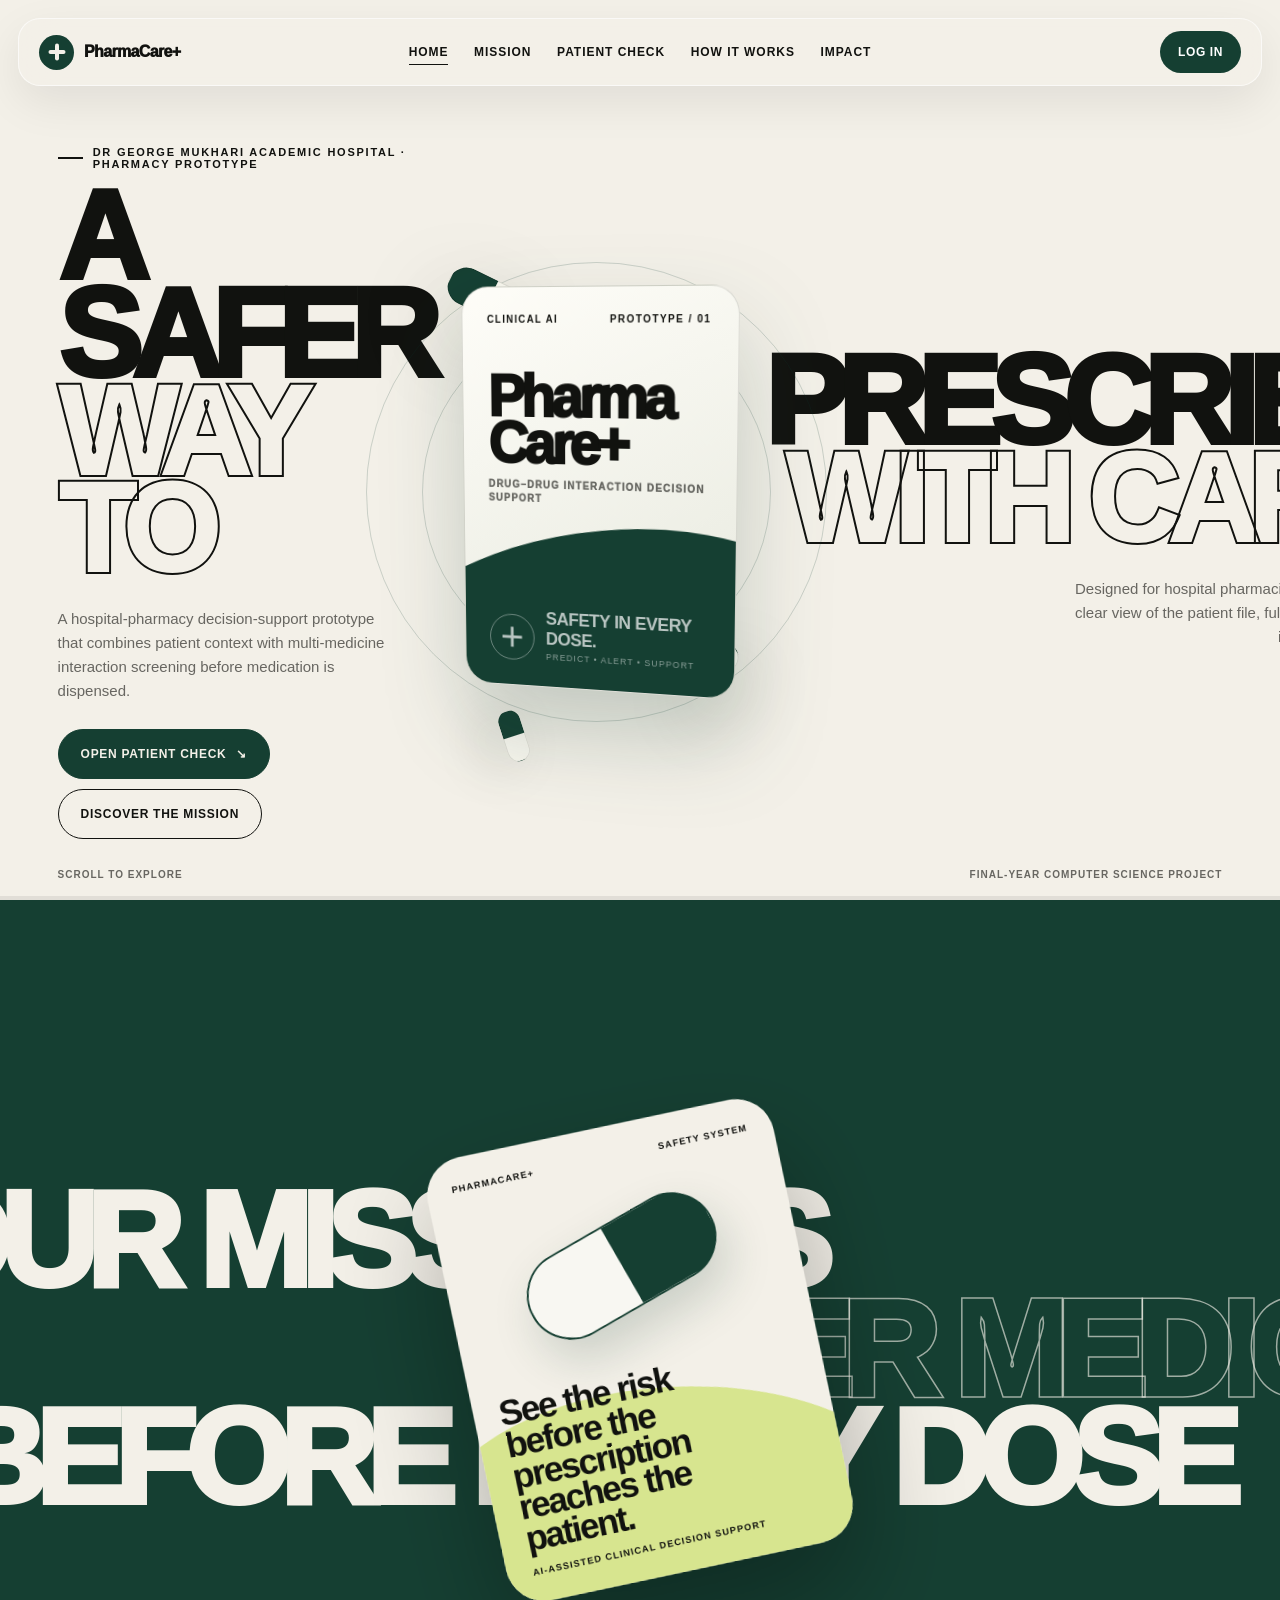
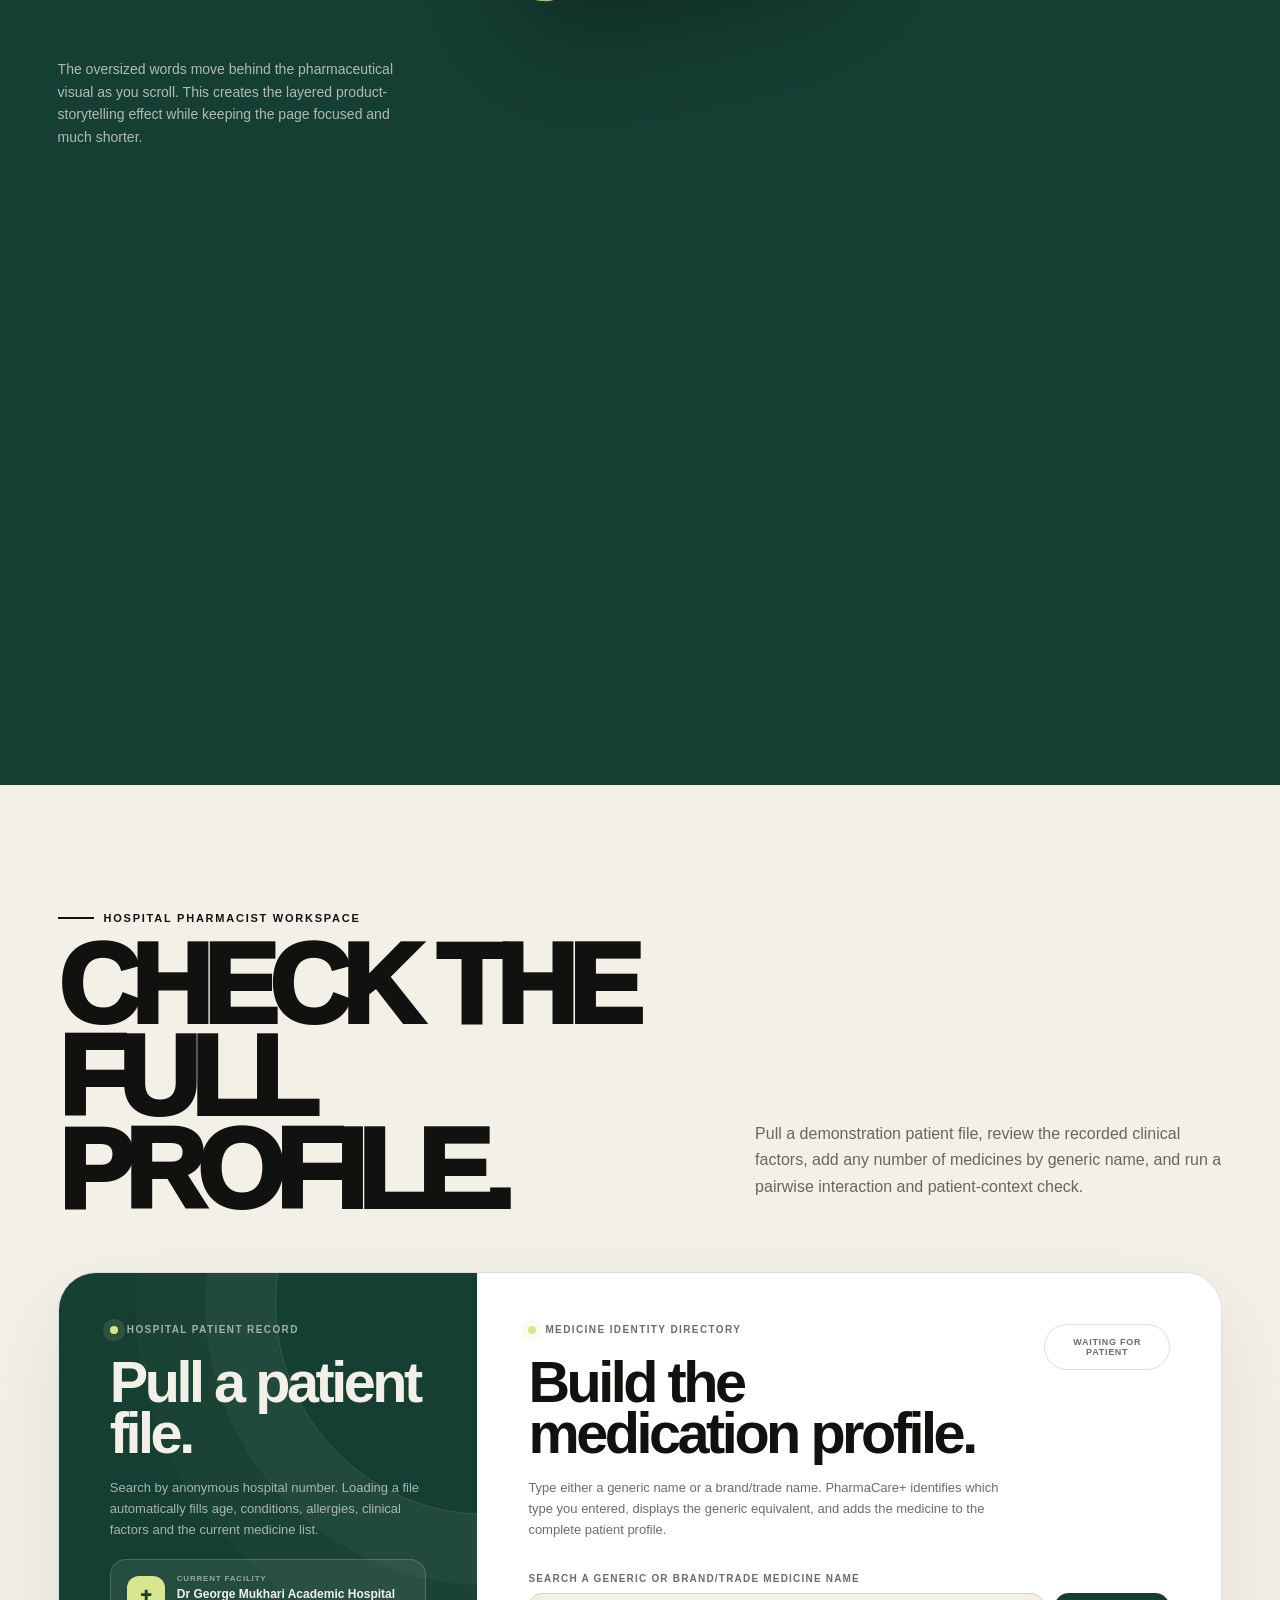
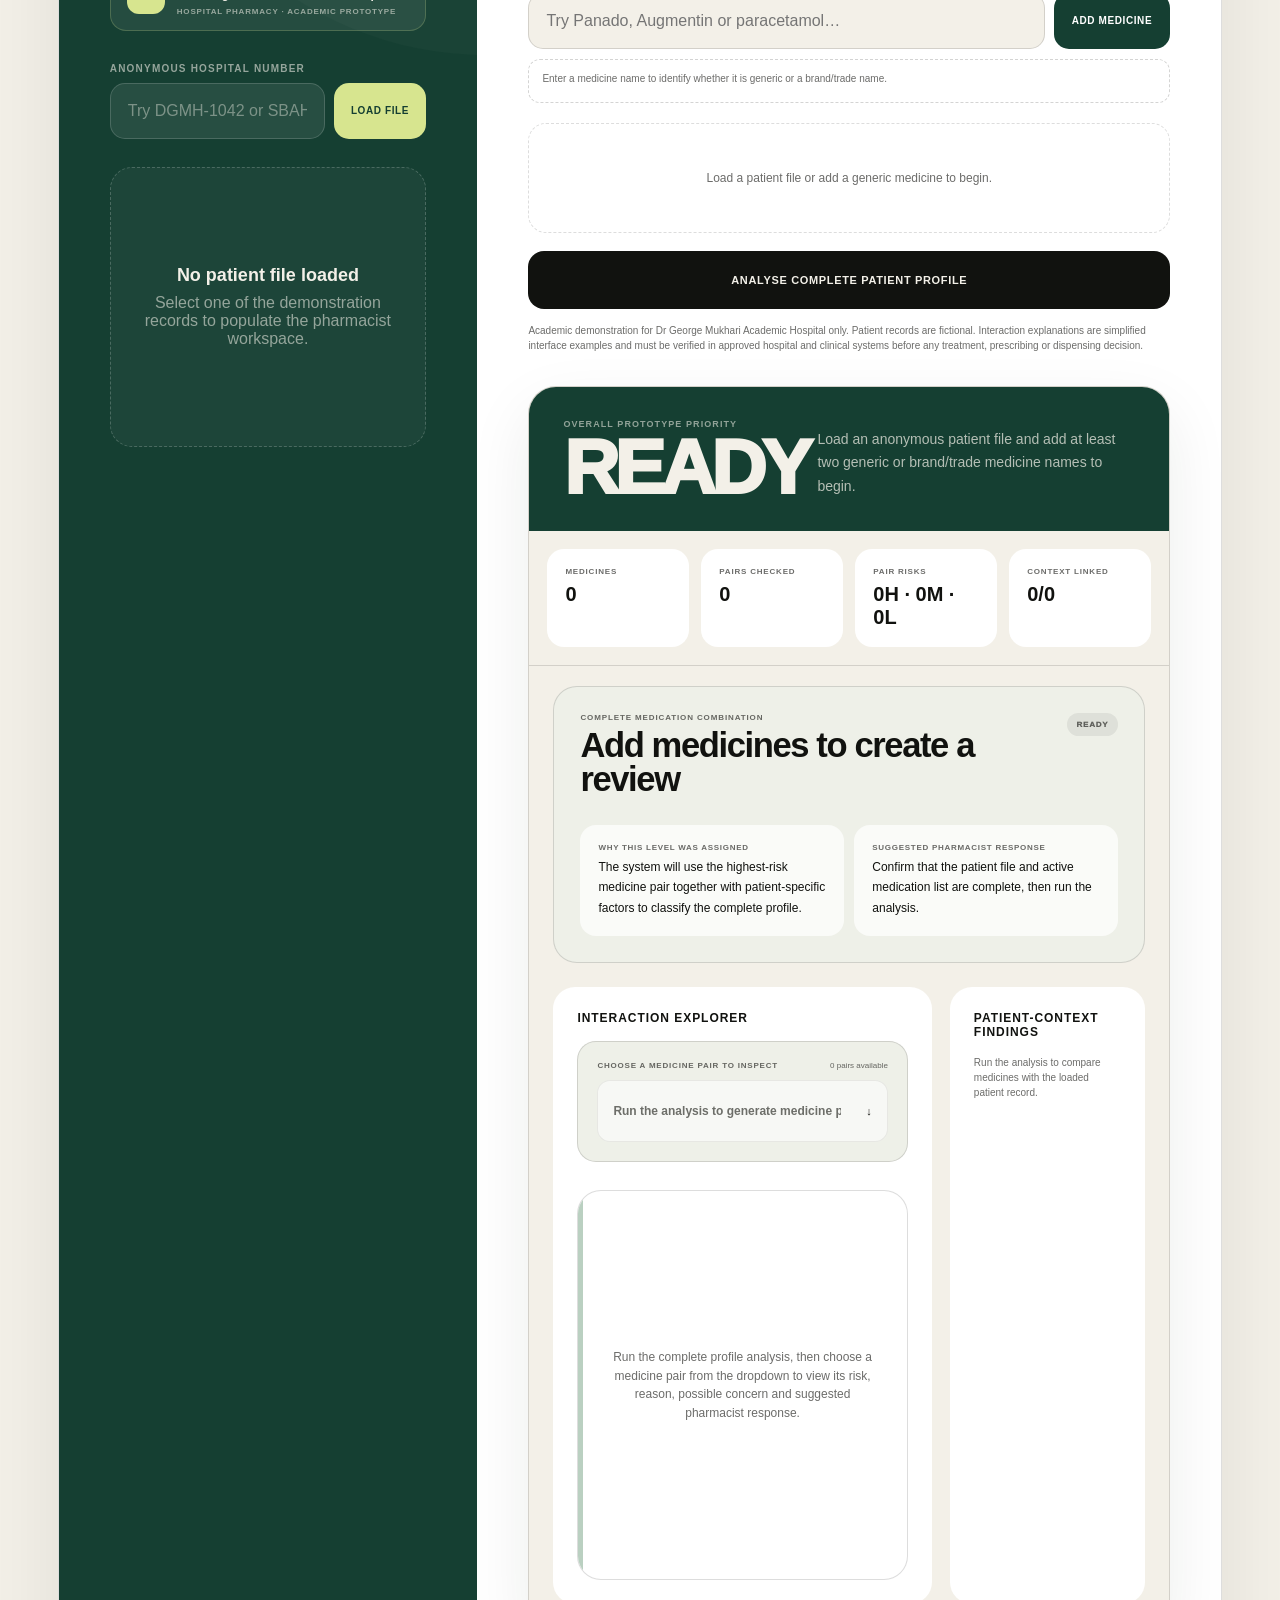
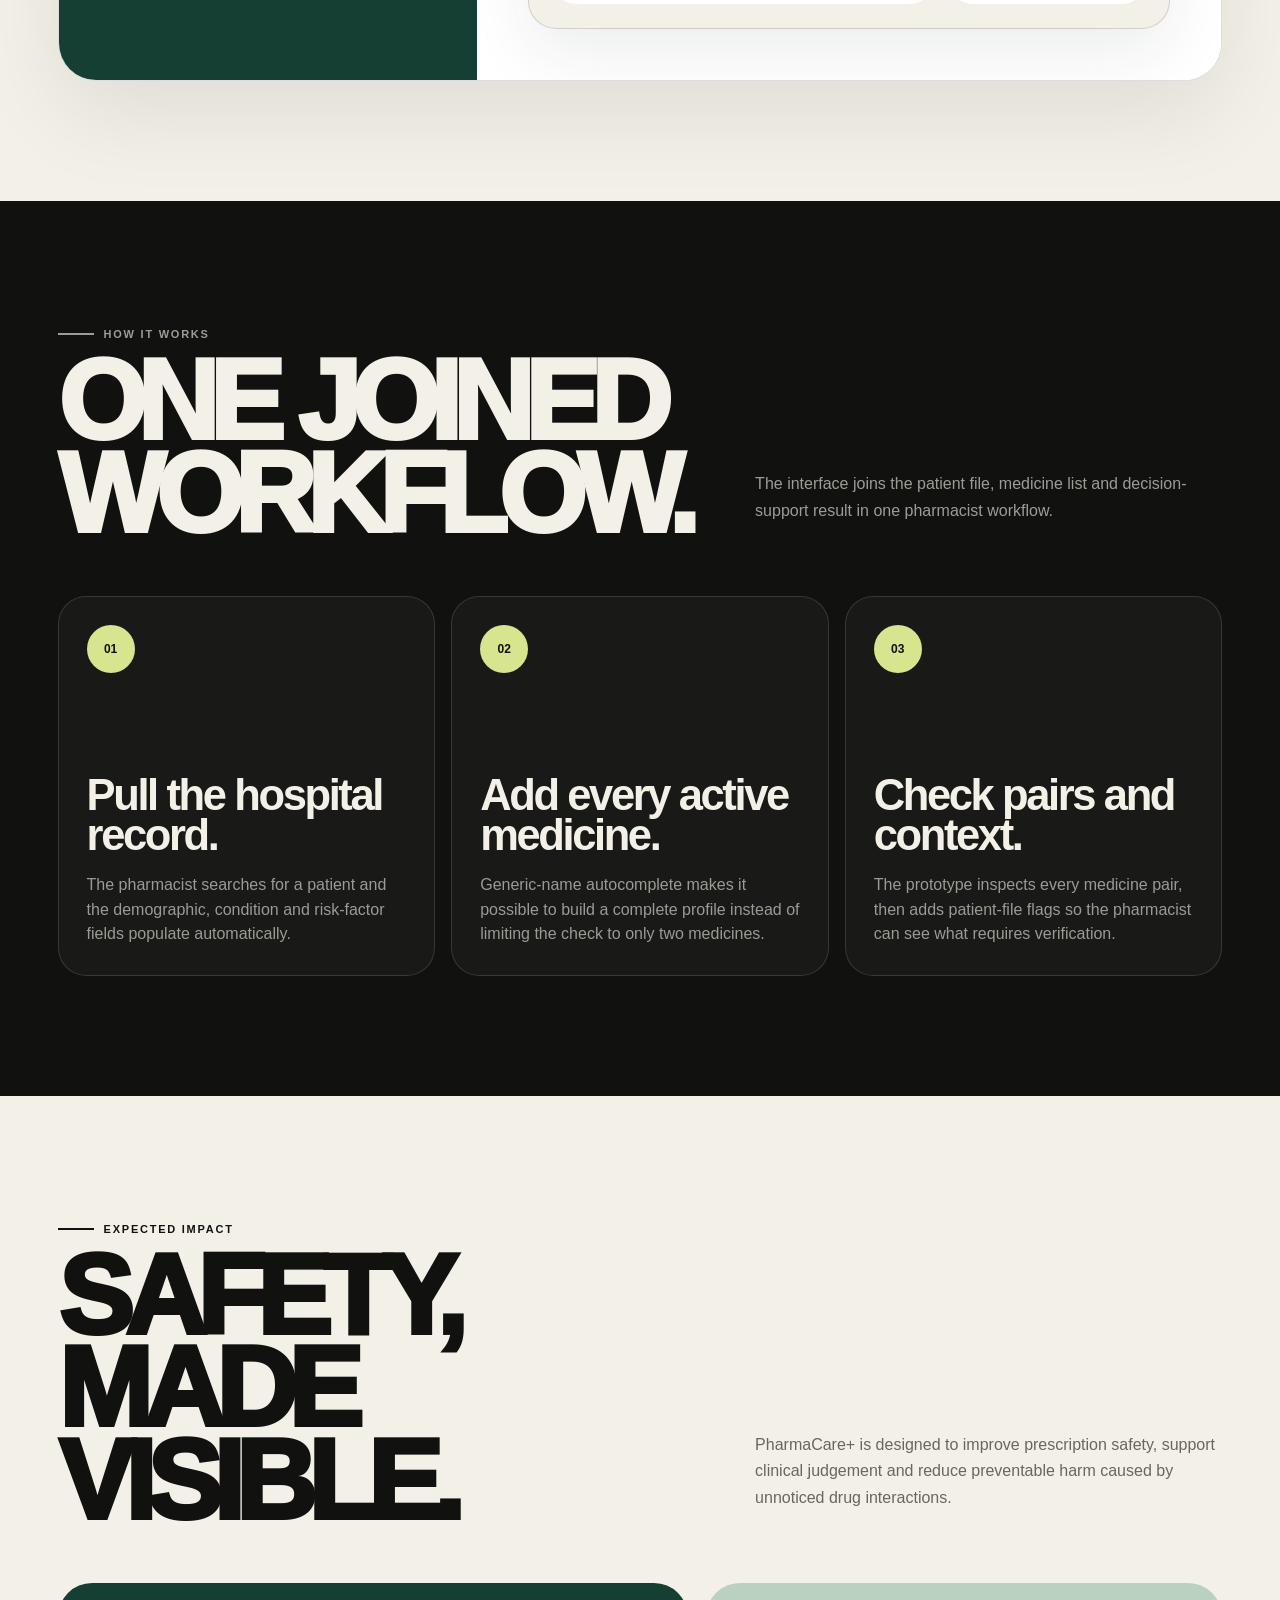
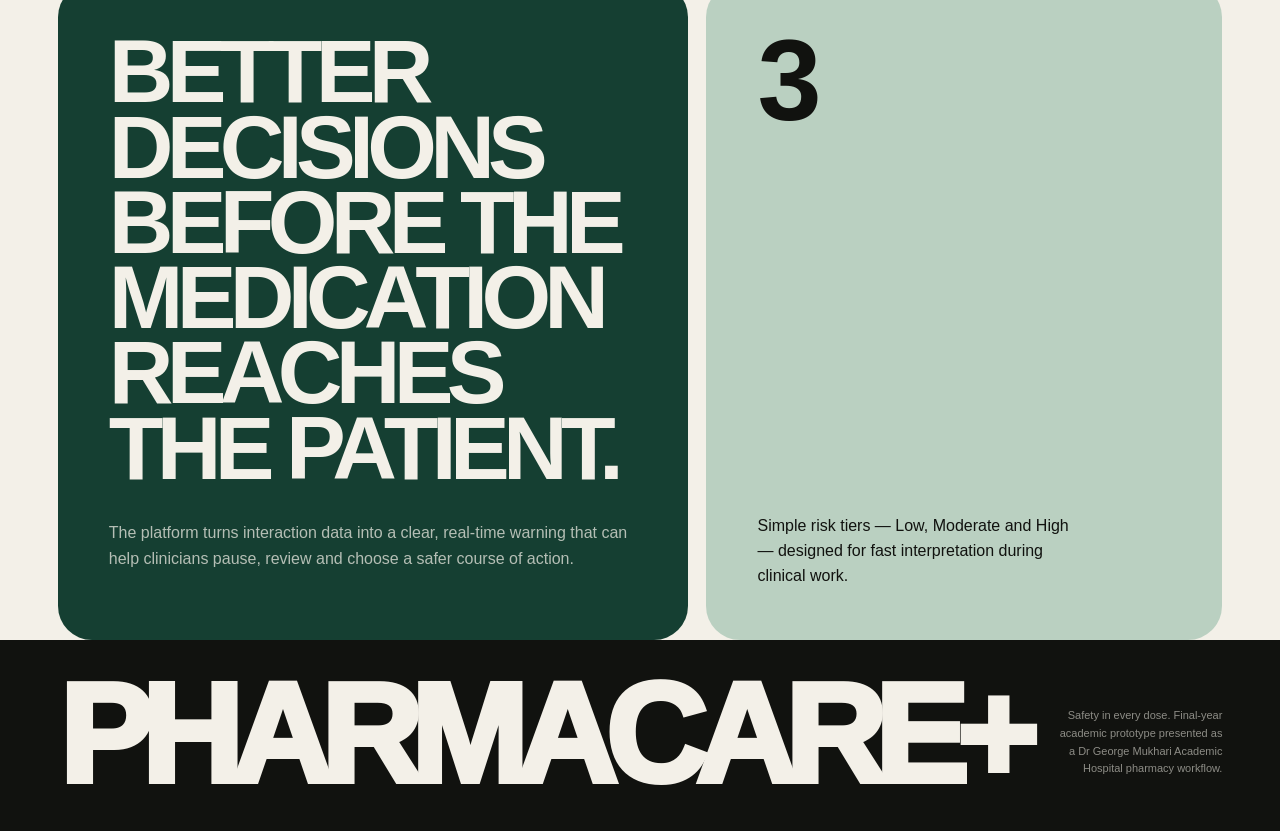
==== frontend/index.html @ 59958cc5 "PharmaCare+ auth, admin workspace and management portal" ====
<!DOCTYPE html>
<html lang="en">
<head>
  <meta charset="UTF-8" />
  <meta name="viewport" content="width=device-width, initial-scale=1.0" />
  <meta name="theme-color" content="#f3f0e8" />
  <meta name="description" content="PharmaCare+ is an AI-powered clinical decision support prototype designed to identify potentially harmful drug-to-drug interactions before medication is administered." />
  <title>PharmaCare+ — Safety in every dose</title>

  <style>
    :root {
      --paper: #f3f0e8;
      --paper-soft: #e9e6dc;
      --ink: #11120f;
      --green: #153f32;
      --green-soft: #bad0c1;
      --lime: #d7e58f;
      --white: #ffffff;
      --muted: rgba(17, 18, 15, 0.62);
      --line: rgba(17, 18, 15, 0.14);
      --shadow: 0 30px 90px rgba(15, 32, 26, 0.18);
      --radius: 28px;
      --pad: clamp(20px, 4.5vw, 72px);
      --ease: cubic-bezier(.2, .8, .2, 1);
    }

    * { box-sizing: border-box; }
    html { scroll-behavior: smooth; }

    body {
      margin: 0;
      color: var(--ink);
      background: var(--paper);
      font-family: Inter, ui-sans-serif, -apple-system, BlinkMacSystemFont, "Segoe UI", Helvetica, Arial, sans-serif;
      overflow-x: hidden;
    }


    a { color: inherit; text-decoration: none; }
    button, input, select { font: inherit; }
    button { color: inherit; }
    img, svg { display: block; max-width: 100%; }
    ::selection { color: var(--white); background: var(--green); }

    .page-progress {
      position: fixed;
      left: 0;
      bottom: 0;
      z-index: 2000;
      width: 100%;
      height: 4px;
      background: rgba(17,18,15,.08);
    }

    .page-progress span {
      display: block;
      width: 100%;
      height: 100%;
      background: var(--green);
      transform: scaleX(0);
      transform-origin: left center;
    }



    .site-header {
      position: fixed;
      top: 18px;
      left: 18px;
      right: 18px;
      z-index: 1500;
      min-height: 68px;
      padding: 0 20px;
      display: grid;
      grid-template-columns: 1fr auto 1fr;
      align-items: center;
      background: rgba(243,240,232,.82);
      border: 1px solid rgba(255,255,255,.6);
      border-radius: 22px;
      backdrop-filter: blur(18px);
      box-shadow: 0 16px 45px rgba(17,18,15,.08);
      transition: transform .45s var(--ease), background .3s ease;
    }

    .site-header.hidden { transform: translateY(-130%); }
    .site-header.scrolled { background: rgba(243,240,232,.95); }

    .brand {
      justify-self: start;
      display: inline-flex;
      align-items: center;
      gap: 10px;
      font-weight: 950;
      letter-spacing: -.04em;
    }

    .brand-mark {
      width: 35px;
      height: 35px;
      position: relative;
      border-radius: 50%;
      background: var(--green);
    }

    .brand-mark::before,
    .brand-mark::after {
      content: "";
      position: absolute;
      left: 50%;
      top: 50%;
      background: var(--paper);
      border-radius: 999px;
      transform: translate(-50%, -50%);
    }

    .brand-mark::before { width: 17px; height: 4px; }
    .brand-mark::after { width: 4px; height: 17px; }

    .nav-links {
      justify-self: center;
      display: flex;
      align-items: center;
      gap: clamp(16px, 2vw, 34px);
      font-size: 12px;
      font-weight: 800;
      letter-spacing: .08em;
      text-transform: uppercase;
    }

    .nav-short { display: none; }

    .nav-links a {
      position: relative;
      padding: 10px 0;
    }

    .nav-links a::after {
      content: "";
      position: absolute;
      left: 0;
      right: 0;
      bottom: 4px;
      height: 1px;
      background: var(--ink);
      transform: scaleX(0);
      transform-origin: right center;
      transition: transform .3s ease;
    }

    .nav-links a:hover::after,
    .nav-links a.active::after {
      transform: scaleX(1);
      transform-origin: left center;
    }

    .nav-cta {
      justify-self: end;
      min-height: 42px;
      padding: 0 18px;
      display: inline-flex;
      align-items: center;
      justify-content: center;
      color: var(--white);
      background: var(--green);
      border-radius: 999px;
      font-size: 12px;
      font-weight: 850;
      letter-spacing: .05em;
      text-transform: uppercase;
      transition: transform .25s ease, background .25s ease;
    }

    .nav-cta:hover { transform: translateY(-2px); background: #0d3025; }

    .section-inner {
      width: min(1440px, calc(100% - (var(--pad) * 2)));
      margin-inline: auto;
    }

    .eyebrow {
      display: inline-flex;
      align-items: center;
      gap: 10px;
      font-size: 11px;
      font-weight: 900;
      letter-spacing: .16em;
      text-transform: uppercase;
    }

    .eyebrow::before {
      content: "";
      width: 36px;
      height: 2px;
      background: currentColor;
    }

    .hero {
      min-height: 100vh;
      padding: 132px var(--pad) 48px;
      display: grid;
      align-items: center;
      overflow: hidden;
    }

    .hero-grid {
      width: min(1500px, 100%);
      margin-inline: auto;
      display: grid;
      grid-template-columns: 1fr minmax(310px, .75fr) 1fr;
      align-items: center;
      gap: 12px;
    }

    .hero-copy {
      position: relative;
      z-index: 3;
    }

    .hero-copy.right { text-align: right; }

    .hero h1 {
      margin: 18px 0 0;
      font-size: clamp(70px, 9.8vw, 174px);
      font-weight: 950;
      line-height: .78;
      letter-spacing: -.085em;
      text-transform: uppercase;
    }

    .hero h1 span { display: block; }

    .hero h1 .outline {
      color: transparent;
      -webkit-text-stroke: 2px var(--ink);
      text-stroke: 2px var(--ink);
    }

    .hero-sub {
      max-width: 330px;
      margin: 28px 0 0;
      color: var(--muted);
      font-size: 15px;
      line-height: 1.6;
    }

    .hero-copy.right .hero-sub { margin-left: auto; }

    .hero-actions {
      margin-top: 26px;
      display: flex;
      flex-wrap: wrap;
      gap: 10px;
    }

    .hero-copy.right .hero-actions { justify-content: flex-end; }

    .button {
      min-height: 50px;
      padding: 0 22px;
      display: inline-flex;
      align-items: center;
      justify-content: center;
      gap: 10px;
      border: 1px solid var(--ink);
      border-radius: 999px;
      background: transparent;
      font-size: 12px;
      font-weight: 900;
      letter-spacing: .06em;
      text-transform: uppercase;
      cursor: pointer;
      transition: color .25s ease, background .25s ease, transform .25s ease;
    }

    .button:hover { transform: translateY(-3px); }
    .button.primary { color: var(--paper); background: var(--green); border-color: var(--green); }
    .button.primary:hover { background: #0d3025; }

    .product-stage {
      position: relative;
      z-index: 4;
      min-height: 560px;
      display: grid;
      place-items: center;
      perspective: 1300px;
    }

    .hero-halo {
      position: absolute;
      width: min(36vw, 520px);
      aspect-ratio: 1;
      border: 1px solid rgba(21,63,50,.18);
      border-radius: 50%;
      animation: haloFloat 8s ease-in-out infinite;
    }

    .hero-halo::before,
    .hero-halo::after {
      content: "";
      position: absolute;
      inset: 12%;
      border: inherit;
      border-radius: inherit;
    }

    .hero-halo::after { inset: 25%; }

    .product-box {
      position: relative;
      width: clamp(220px, 22vw, 330px);
      aspect-ratio: .69;
      border-radius: 28px;
      transform-style: preserve-3d;
      transform: rotateX(-7deg) rotateY(-14deg);
      filter: drop-shadow(0 45px 45px rgba(21,63,50,.22));
      animation: productFloat 5.6s ease-in-out infinite;
      will-change: transform;
    }

    .box-face {
      position: absolute;
      inset: 0;
      padding: 26px;
      display: flex;
      flex-direction: column;
      overflow: hidden;
      border-radius: inherit;
      background: linear-gradient(155deg, #fefdf8 0%, #e6e8dd 100%);
      border: 1px solid rgba(17,18,15,.13);
      backface-visibility: hidden;
    }

    .box-face::before {
      content: "";
      position: absolute;
      inset: auto -35% -18% -35%;
      height: 58%;
      border-radius: 50% 50% 0 0;
      background: var(--green);
      transform: rotate(-10deg);
    }

    .box-topline {
      display: flex;
      align-items: center;
      justify-content: space-between;
      font-size: 10px;
      font-weight: 900;
      letter-spacing: .14em;
      text-transform: uppercase;
    }

    .box-title {
      margin-top: 48px;
      font-size: clamp(42px, 4.6vw, 68px);
      font-weight: 950;
      line-height: .8;
      letter-spacing: -.075em;
    }

    .box-title small {
      display: block;
      margin-top: 12px;
      color: var(--muted);
      font-size: 10px;
      line-height: 1.4;
      letter-spacing: .12em;
      text-transform: uppercase;
    }

    .box-scan {
      position: relative;
      z-index: 2;
      margin-top: auto;
      display: grid;
      grid-template-columns: auto 1fr;
      align-items: end;
      gap: 12px;
      color: var(--white);
    }

    .box-plus {
      width: 48px;
      height: 48px;
      position: relative;
      border: 1px solid rgba(255,255,255,.55);
      border-radius: 50%;
    }

    .box-plus::before,
    .box-plus::after {
      content: "";
      position: absolute;
      left: 50%;
      top: 50%;
      background: var(--white);
      transform: translate(-50%, -50%);
    }

    .box-plus::before { width: 21px; height: 3px; }
    .box-plus::after { width: 3px; height: 21px; }

    .box-scan strong { display: block; font-size: 18px; letter-spacing: -.03em; }
    .box-scan span { display: block; margin-top: 3px; opacity: .7; font-size: 9px; letter-spacing: .12em; text-transform: uppercase; }

    .capsule {
      position: absolute;
      width: 90px;
      height: 38px;
      border-radius: 999px;
      background: linear-gradient(90deg, var(--green) 0 50%, #f9f7ef 50% 100%);
      border: 1px solid rgba(17,18,15,.13);
      box-shadow: var(--shadow);
    }

    .capsule.one { top: 12%; left: 1%; transform: rotate(26deg); animation: capsuleOne 7s ease-in-out infinite; }
    .capsule.two { right: 0; bottom: 15%; transform: rotate(-34deg) scale(.8); animation: capsuleTwo 6s ease-in-out infinite; }
    .capsule.three { left: 9%; bottom: 3%; transform: rotate(72deg) scale(.58); animation: capsuleThree 8s ease-in-out infinite; }

    .hero-note {
      position: absolute;
      left: var(--pad);
      right: var(--pad);
      bottom: 20px;
      display: flex;
      justify-content: space-between;
      color: var(--muted);
      font-size: 10px;
      font-weight: 850;
      letter-spacing: .1em;
      text-transform: uppercase;
    }

    .mission {
      position: relative;
      height: 165vh;
      background: var(--green);
      color: var(--paper);
    }

    .mission-sticky {
      position: sticky;
      top: 0;
      min-height: 100vh;
      display: grid;
      place-items: center;
      overflow: hidden;
    }

    .mission-words {
      position: absolute;
      inset: 0;
      padding: 12vh var(--pad);
      display: grid;
      align-content: center;
      z-index: 1;
    }

    .mission-line {
      display: block;
      white-space: nowrap;
      font-size: clamp(58px, 10.6vw, 188px);
      font-weight: 950;
      line-height: .8;
      letter-spacing: -.085em;
      text-transform: uppercase;
      will-change: transform;
    }

    .mission-line:nth-child(2) { text-align: right; }
    .mission-line.outline {
      color: transparent;
      -webkit-text-stroke: 1.5px rgba(243,240,232,.62);
      text-stroke: 1.5px rgba(243,240,232,.62);
    }

    .mission-object {
      position: relative;
      z-index: 3;
      width: clamp(260px, 30vw, 470px);
      aspect-ratio: .78;
      display: grid;
      place-items: center;
      will-change: transform;
    }

    .mission-card {
      position: relative;
      width: 100%;
      height: 100%;
      padding: 28px;
      display: flex;
      flex-direction: column;
      justify-content: space-between;
      color: var(--ink);
      background: var(--paper);
      border-radius: 42px;
      box-shadow: 0 55px 120px rgba(0,0,0,.3);
      transform: rotate(-6deg);
      overflow: hidden;
    }

    .mission-card::before {
      content: "";
      position: absolute;
      width: 140%;
      height: 60%;
      left: -20%;
      bottom: -19%;
      border-radius: 50% 50% 0 0;
      background: var(--lime);
      transform: rotate(9deg);
    }

    .mission-card-top {
      display: flex;
      justify-content: space-between;
      align-items: center;
      font-size: 10px;
      font-weight: 900;
      letter-spacing: .12em;
      text-transform: uppercase;
    }

    .mission-pill-icon {
      position: relative;
      z-index: 1;
      width: 68%;
      margin: auto;
      aspect-ratio: 2.3;
      border-radius: 999px;
      background: linear-gradient(90deg, #f8f7f2 0 50%, var(--green) 50% 100%);
      border: 2px solid var(--green);
      box-shadow: 0 24px 50px rgba(21,63,50,.18);
      transform: rotate(-18deg);
    }

    .mission-card-bottom {
      position: relative;
      z-index: 2;
    }

    .mission-card-bottom strong {
      display: block;
      max-width: 270px;
      font-size: clamp(28px, 3vw, 46px);
      line-height: .9;
      letter-spacing: -.055em;
    }

    .mission-card-bottom span {
      display: block;
      margin-top: 14px;
      font-size: 10px;
      font-weight: 800;
      letter-spacing: .12em;
      text-transform: uppercase;
    }

    .mission-copy {
      position: absolute;
      z-index: 4;
      left: var(--pad);
      bottom: 38px;
      max-width: 340px;
      color: rgba(243,240,232,.7);
      font-size: 14px;
      line-height: 1.6;
    }

    .checker {
      padding: 120px 0;
      background: var(--paper);
    }

    .section-head {
      display: grid;
      grid-template-columns: 1fr minmax(300px, .7fr);
      gap: 30px;
      align-items: end;
      margin-bottom: 56px;
    }

    .section-title {
      margin: 15px 0 0;
      font-size: clamp(56px, 8.8vw, 142px);
      font-weight: 950;
      line-height: .82;
      letter-spacing: -.08em;
      text-transform: uppercase;
    }

    .section-description {
      max-width: 520px;
      justify-self: end;
      color: var(--muted);
      font-size: 16px;
      line-height: 1.65;
    }

    .clinical-shell {
      display: grid;
      grid-template-columns: minmax(310px, .72fr) minmax(0, 1.28fr);
      min-height: 700px;
      overflow: hidden;
      border: 1px solid var(--line);
      border-radius: 38px;
      background: var(--white);
      box-shadow: 0 34px 90px rgba(17,18,15,.08);
    }

    .patient-panel,
    .medication-workspace {
      padding: clamp(28px, 4vw, 58px);
    }

    .patient-panel {
      color: var(--paper);
      background: var(--green);
      position: relative;
      overflow: hidden;
    }

    .patient-panel::before {
      content: "";
      position: absolute;
      width: 420px;
      aspect-ratio: 1;
      right: -220px;
      top: -180px;
      border: 1px solid rgba(255,255,255,.14);
      border-radius: 50%;
      box-shadow: 0 0 0 70px rgba(255,255,255,.03), 0 0 0 140px rgba(255,255,255,.018);
    }

    .panel-content { position: relative; z-index: 2; }

    .panel-kicker,
    .workspace-kicker {
      display: flex;
      align-items: center;
      gap: 9px;
      font-size: 10px;
      font-weight: 900;
      letter-spacing: .14em;
      text-transform: uppercase;
    }

    .panel-kicker { color: rgba(243,240,232,.64); }
    .workspace-kicker { color: var(--muted); }

    .panel-kicker::before,
    .workspace-kicker::before {
      content: "";
      width: 8px;
      height: 8px;
      border-radius: 50%;
      background: var(--lime);
      box-shadow: 0 0 0 7px rgba(215,229,143,.12);
    }

    .patient-panel h3,
    .medication-workspace h3 {
      margin: 22px 0 0;
      font-size: clamp(38px, 4.5vw, 68px);
      line-height: .88;
      letter-spacing: -.06em;
    }

    .panel-intro,
    .workspace-intro {
      max-width: 560px;
      margin: 18px 0 0;
      font-size: 13px;
      line-height: 1.65;
    }

    .panel-intro { color: rgba(243,240,232,.66); }
    .workspace-intro { color: var(--muted); }

    .patient-search {
      margin-top: 32px;
      position: relative;
    }

    .patient-search label,
    .medication-entry label {
      display: block;
      margin-bottom: 9px;
      font-size: 10px;
      font-weight: 900;
      letter-spacing: .12em;
      text-transform: uppercase;
    }

    .patient-search label { color: rgba(243,240,232,.58); }
    .medication-entry label { color: var(--muted); }

    .patient-search-row,
    .medication-entry-row {
      display: grid;
      grid-template-columns: 1fr auto;
      gap: 9px;
    }

    .patient-search input,
    .medication-entry input {
      width: 100%;
      height: 56px;
      padding: 0 17px;
      border-radius: 15px;
      outline: 0;
      transition: border-color .2s ease, box-shadow .2s ease, background .2s ease;
    }

    .patient-search input {
      color: var(--paper);
      background: rgba(255,255,255,.08);
      border: 1px solid rgba(255,255,255,.16);
    }

    .patient-search input::placeholder { color: rgba(243,240,232,.42); }
    .patient-search input:focus { border-color: rgba(215,229,143,.75); box-shadow: 0 0 0 4px rgba(215,229,143,.1); }

    .medication-entry input {
      color: var(--ink);
      background: var(--paper);
      border: 1px solid var(--line);
    }

    .medication-entry input:focus { border-color: var(--green); box-shadow: 0 0 0 4px rgba(21,63,50,.1); }

    .compact-button,
    .add-med-button,
    .analyse-profile-button {
      border: 0;
      cursor: pointer;
      font-weight: 900;
      letter-spacing: .06em;
      text-transform: uppercase;
      transition: transform .22s ease, background .22s ease, color .22s ease;
    }

    .compact-button {
      min-width: 92px;
      padding: 0 16px;
      border-radius: 15px;
      color: var(--green);
      background: var(--lime);
      font-size: 10px;
    }

    .compact-button:hover,
    .add-med-button:hover,
    .analyse-profile-button:hover { transform: translateY(-2px); }

    .patient-suggestions,
    .medicine-suggestions {
      position: absolute;
      left: 0;
      right: 101px;
      top: calc(100% + 8px);
      z-index: 30;
      display: none;
      overflow: hidden;
      border-radius: 15px;
      box-shadow: 0 18px 45px rgba(0,0,0,.18);
    }

    .medicine-suggestions { right: 105px; }
    .patient-suggestions.open,
    .medicine-suggestions.open { display: block; }

    .patient-suggestion,
    .medicine-suggestion {
      width: 100%;
      padding: 13px 15px;
      display: flex;
      justify-content: space-between;
      gap: 16px;
      border: 0;
      border-bottom: 1px solid rgba(17,18,15,.08);
      text-align: left;
      cursor: pointer;
    }

    .patient-suggestion {
      color: var(--ink);
      background: var(--paper);
    }

    .medicine-suggestion { background: var(--white); }
    .patient-suggestion:hover,
    .medicine-suggestion:hover { background: #e4e0d4; }
    .patient-suggestion strong,
    .medicine-suggestion strong { font-size: 12px; }
    .patient-suggestion span,
    .medicine-suggestion span { color: var(--muted); font-size: 10px; }

    .patient-placeholder {
      margin-top: 28px;
      min-height: 280px;
      padding: 28px;
      display: grid;
      place-items: center;
      text-align: center;
      border: 1px dashed rgba(255,255,255,.2);
      border-radius: 22px;
      color: rgba(243,240,232,.56);
      background: rgba(255,255,255,.035);
    }

    .patient-placeholder strong {
      display: block;
      margin-bottom: 8px;
      color: var(--paper);
      font-size: 18px;
    }

    .patient-profile {
      margin-top: 28px;
      display: none;
    }

    .patient-profile.loaded { display: block; }

    .patient-identity {
      display: grid;
      grid-template-columns: 58px 1fr;
      gap: 15px;
      align-items: center;
      padding-bottom: 22px;
      border-bottom: 1px solid rgba(255,255,255,.13);
    }

    .patient-avatar {
      width: 58px;
      height: 58px;
      display: grid;
      place-items: center;
      border-radius: 18px;
      color: var(--green);
      background: var(--lime);
      font-size: 17px;
      font-weight: 950;
    }

    .patient-identity strong {
      display: block;
      font-size: 22px;
      letter-spacing: -.03em;
    }

    .patient-identity span {
      display: block;
      margin-top: 5px;
      color: rgba(243,240,232,.58);
      font-size: 10px;
      letter-spacing: .1em;
      text-transform: uppercase;
    }

    .patient-facts {
      margin-top: 18px;
      display: grid;
      grid-template-columns: repeat(3, 1fr);
      gap: 8px;
    }

    .patient-fact {
      padding: 13px;
      border: 1px solid rgba(255,255,255,.12);
      border-radius: 14px;
      background: rgba(255,255,255,.04);
    }

    .patient-fact span {
      display: block;
      color: rgba(243,240,232,.48);
      font-size: 8px;
      font-weight: 850;
      letter-spacing: .1em;
      text-transform: uppercase;
    }

    .patient-fact strong {
      display: block;
      margin-top: 6px;
      font-size: 12px;
      line-height: 1.35;
    }

    .patient-detail-list {
      margin-top: 18px;
      display: grid;
      gap: 10px;
    }

    .patient-detail {
      padding: 13px 0;
      display: grid;
      grid-template-columns: 98px 1fr;
      gap: 12px;
      border-bottom: 1px solid rgba(255,255,255,.1);
    }

    .patient-detail span {
      color: rgba(243,240,232,.46);
      font-size: 9px;
      font-weight: 850;
      letter-spacing: .08em;
      text-transform: uppercase;
    }

    .patient-detail strong {
      font-size: 12px;
      line-height: 1.45;
    }

    .medication-workspace {
      background: var(--white);
    }

    .workspace-top {
      display: flex;
      justify-content: space-between;
      align-items: flex-start;
      gap: 24px;
    }

    .workspace-status {
      min-width: 126px;
      padding: 12px 15px;
      border: 1px solid var(--line);
      border-radius: 999px;
      color: var(--muted);
      font-size: 9px;
      font-weight: 900;
      letter-spacing: .08em;
      text-align: center;
      text-transform: uppercase;
    }

    .workspace-status.ready {
      color: var(--green);
      border-color: rgba(21,63,50,.22);
      background: rgba(21,63,50,.06);
    }

    .medication-entry {
      margin-top: 32px;
      position: relative;
    }

    .add-med-button {
      min-width: 96px;
      padding: 0 18px;
      border-radius: 15px;
      color: var(--white);
      background: var(--green);
      font-size: 10px;
    }

    .medication-list {
      margin-top: 20px;
      display: grid;
      gap: 9px;
    }

    .medication-empty {
      min-height: 110px;
      padding: 20px;
      display: grid;
      place-items: center;
      text-align: center;
      border: 1px dashed var(--line);
      border-radius: 18px;
      color: var(--muted);
      font-size: 12px;
    }

    .medication-row {
      padding: 12px 13px 12px 16px;
      display: grid;
      grid-template-columns: 34px 1fr auto;
      gap: 12px;
      align-items: center;
      border: 1px solid var(--line);
      border-radius: 16px;
      background: var(--paper);
    }

    .med-number {
      width: 34px;
      height: 34px;
      display: grid;
      place-items: center;
      border-radius: 11px;
      color: var(--paper);
      background: var(--green);
      font-size: 10px;
      font-weight: 900;
    }

    .medication-row strong {
      display: block;
      font-size: 14px;
      text-transform: capitalize;
    }

    .medication-row small {
      display: block;
      margin-top: 4px;
      color: var(--muted);
      font-size: 10px;
    }

    .remove-med {
      width: 34px;
      height: 34px;
      border: 0;
      border-radius: 50%;
      color: var(--muted);
      background: rgba(17,18,15,.06);
      cursor: pointer;
      font-size: 18px;
    }

    .analyse-profile-button {
      width: 100%;
      min-height: 58px;
      margin-top: 18px;
      border-radius: 16px;
      color: var(--paper);
      background: var(--ink);
      font-size: 11px;
    }

    .prototype-note {
      margin: 14px 0 0;
      color: var(--muted);
      font-size: 10px;
      line-height: 1.55;
    }

    .analysis-panel {
      margin-top: 24px;
      overflow: hidden;
      border: 1px solid var(--line);
      border-radius: 22px;
      background: var(--paper);
    }

    .analysis-summary {
      padding: 22px;
      display: grid;
      grid-template-columns: minmax(150px, .75fr) 1.25fr;
      gap: 24px;
      align-items: end;
      color: var(--paper);
      background: var(--green);
    }

    .analysis-risk-label {
      color: rgba(243,240,232,.56);
      font-size: 9px;
      font-weight: 900;
      letter-spacing: .12em;
      text-transform: uppercase;
    }

    .analysis-risk {
      margin-top: 7px;
      font-size: clamp(46px, 6vw, 82px);
      font-weight: 950;
      line-height: .82;
      letter-spacing: -.065em;
      text-transform: uppercase;
    }

    .analysis-summary-copy {
      color: rgba(243,240,232,.72);
      font-size: 12px;
      line-height: 1.55;
    }

    .analysis-metrics {
      padding: 12px;
      display: grid;
      grid-template-columns: repeat(4, 1fr);
      gap: 8px;
      border-bottom: 1px solid var(--line);
    }

    .analysis-metric {
      padding: 13px;
      border-radius: 14px;
      background: var(--white);
    }

    .analysis-metric span {
      display: block;
      color: var(--muted);
      font-size: 8px;
      font-weight: 850;
      letter-spacing: .1em;
      text-transform: uppercase;
    }

    .analysis-metric strong {
      display: block;
      margin-top: 7px;
      font-size: 20px;
    }

    .analysis-groups {
      padding: 16px;
      display: grid;
      grid-template-columns: 1.25fr .75fr;
      gap: 12px;
    }

    .analysis-group {
      padding: 16px;
      border-radius: 16px;
      background: var(--white);
    }

    .analysis-group h4 {
      margin: 0 0 12px;
      font-size: 11px;
      letter-spacing: .08em;
      text-transform: uppercase;
    }

    .finding-list {
      display: grid;
      gap: 8px;
    }

    .finding {
      padding: 11px;
      border: 1px solid var(--line);
      border-radius: 12px;
      font-size: 10px;
      line-height: 1.45;
    }

    .finding strong {
      display: block;
      margin-bottom: 4px;
      font-size: 11px;
    }

    .finding.high { border-left: 4px solid #9f2f24; }
    .finding.moderate { border-left: 4px solid #a26d16; }
    .finding.low { border-left: 4px solid var(--green-soft); }

    .finding-empty {
      color: var(--muted);
      font-size: 10px;
      line-height: 1.5;
    }


    .interaction-explorer {
      display: grid;
      gap: 14px;
    }

    .interaction-picker {
      padding: 15px;
      border: 1px solid var(--line);
      border-radius: 16px;
      background: #eef0e8;
    }

    .interaction-picker-top {
      margin-bottom: 10px;
      display: flex;
      align-items: center;
      justify-content: space-between;
      gap: 14px;
    }

    .interaction-picker-top label {
      color: var(--muted);
      font-size: 8px;
      font-weight: 900;
      letter-spacing: .1em;
      text-transform: uppercase;
    }

    .interaction-picker-top small {
      color: var(--muted);
      font-size: 8px;
    }

    .interaction-select-wrap {
      position: relative;
    }

    .interaction-select-wrap::after {
      content: "↓";
      position: absolute;
      right: 16px;
      top: 50%;
      transform: translateY(-50%);
      pointer-events: none;
      font-size: 11px;
      font-weight: 900;
    }

    .interaction-select {
      width: 100%;
      min-height: 54px;
      padding: 0 46px 0 15px;
      border: 1px solid rgba(17,18,15,.12);
      border-radius: 13px;
      color: var(--ink);
      background: var(--white);
      appearance: none;
      outline: none;
      font-size: 11px;
      font-weight: 800;
      cursor: pointer;
    }

    .interaction-select:focus {
      border-color: var(--green);
      box-shadow: 0 0 0 4px rgba(21,63,50,.07);
    }

    .interaction-select:disabled { opacity: .58; cursor: not-allowed; }

    .pair-quick-map {
      display: flex;
      flex-wrap: wrap;
      gap: 7px;
    }

    .pair-quick-button {
      min-height: 34px;
      padding: 0 10px;
      display: inline-flex;
      align-items: center;
      gap: 7px;
      border: 1px solid var(--line);
      border-radius: 999px;
      background: var(--white);
      font-size: 8px;
      font-weight: 900;
      letter-spacing: .04em;
      cursor: pointer;
      transition: transform .2s ease, border-color .2s ease, background .2s ease;
    }

    .pair-quick-button:hover,
    .pair-quick-button.active {
      transform: translateY(-2px);
      border-color: var(--green);
      background: #eef4ef;
    }

    .pair-risk-dot {
      width: 7px;
      height: 7px;
      border-radius: 50%;
      background: var(--green-soft);
    }

    .pair-risk-dot.high { background: #a33b31; }
    .pair-risk-dot.moderate { background: #b17a22; }
    .pair-risk-dot.low { background: #4c806b; }

    .selected-interaction {
      position: relative;
      overflow: hidden;
      padding: 20px;
      border: 1px solid var(--line);
      border-radius: 20px;
      background: var(--white);
    }

    .selected-interaction::before {
      content: "";
      position: absolute;
      left: 0;
      top: 0;
      bottom: 0;
      width: 5px;
      background: var(--green-soft);
    }

    .selected-interaction.high::before { background: #a33b31; }
    .selected-interaction.moderate::before { background: #b17a22; }
    .selected-interaction.low::before { background: #4c806b; }

    .selected-interaction.empty {
      min-height: 180px;
      display: grid;
      place-items: center;
      color: var(--muted);
      text-align: center;
      font-size: 10px;
      line-height: 1.55;
    }

    .selected-interaction-head {
      display: flex;
      align-items: flex-start;
      justify-content: space-between;
      gap: 18px;
    }

    .selected-interaction-kicker {
      color: var(--muted);
      font-size: 8px;
      font-weight: 900;
      letter-spacing: .11em;
      text-transform: uppercase;
    }

    .selected-interaction h5 {
      margin: 7px 0 0;
      font-size: clamp(18px, 2vw, 27px);
      line-height: 1;
      letter-spacing: -.04em;
    }

    .interaction-decision {
      margin-top: 14px;
      padding: 12px 14px;
      border-radius: 13px;
      font-size: 10px;
      font-weight: 850;
      line-height: 1.5;
    }

    .interaction-decision.high { color: #76271f; background: #f5ded9; }
    .interaction-decision.moderate { color: #735316; background: #f5e8c8; }
    .interaction-decision.low { color: #245541; background: #e4efe7; }

    .selected-interaction-grid {
      margin-top: 12px;
      display: grid;
      grid-template-columns: 1fr 1fr;
      gap: 9px;
    }

    .interaction-info-card {
      padding: 12px;
      border-radius: 13px;
      background: var(--paper);
    }

    .interaction-info-card.full { grid-column: 1 / -1; background: #eef4ef; }

    .interaction-info-card span {
      display: block;
      margin-bottom: 5px;
      color: var(--muted);
      font-size: 8px;
      font-weight: 900;
      letter-spacing: .09em;
      text-transform: uppercase;
    }

    .interaction-info-card p {
      margin: 0;
      font-size: 10px;
      line-height: 1.55;
    }

    .interaction-patient-strip {
      margin-top: 10px;
      padding-top: 10px;
      border-top: 1px solid var(--line);
      color: var(--muted);
      font-size: 9px;
      line-height: 1.5;
    }
    .hospital-banner {
      margin: 18px 0 20px;
      padding: 14px 16px;
      display: grid;
      grid-template-columns: auto 1fr;
      gap: 4px 12px;
      align-items: center;
      border: 1px solid rgba(215,229,143,.22);
      border-radius: 16px;
      background: rgba(255,255,255,.07);
    }

    .hospital-banner-mark {
      grid-row: 1 / span 3;
      width: 38px;
      height: 38px;
      display: grid;
      place-items: center;
      border-radius: 12px;
      color: var(--green);
      background: var(--lime);
      font-size: 19px;
      font-weight: 950;
    }

    .hospital-banner span,
    .hospital-banner small {
      color: rgba(243,240,232,.56);
      font-size: 8px;
      font-weight: 850;
      letter-spacing: .1em;
      text-transform: uppercase;
    }

    .hospital-banner strong {
      color: var(--paper);
      font-size: 12px;
      line-height: 1.3;
    }

    .combination-review {
      margin: 14px 16px 0;
      padding: 18px;
      border: 1px solid var(--line);
      border-radius: 18px;
      background: #eef0e8;
    }

    .combination-review-top {
      display: flex;
      align-items: flex-start;
      justify-content: space-between;
      gap: 16px;
    }

    .combination-review-kicker {
      color: var(--muted);
      font-size: 8px;
      font-weight: 900;
      letter-spacing: .11em;
      text-transform: uppercase;
    }

    .combination-review h4 {
      margin: 6px 0 0;
      font-size: clamp(20px, 2.3vw, 30px);
      line-height: 1;
      letter-spacing: -.04em;
    }

    .risk-badge {
      flex: 0 0 auto;
      padding: 7px 10px;
      border-radius: 999px;
      font-size: 8px;
      font-weight: 950;
      letter-spacing: .09em;
      text-transform: uppercase;
    }

    .risk-badge.high { color: #7e211b; background: #f3d7d2; }
    .risk-badge.moderate { color: #76510e; background: #f3e5bd; }
    .risk-badge.low { color: #174a38; background: #dceadf; }
    .risk-badge.ready { color: var(--muted); background: rgba(17,18,15,.07); }

    .regimen-chips {
      margin-top: 14px;
      display: flex;
      flex-wrap: wrap;
      gap: 7px;
    }

    .regimen-chip {
      padding: 7px 9px;
      border: 1px solid var(--line);
      border-radius: 999px;
      color: var(--green);
      background: var(--white);
      font-size: 9px;
      font-weight: 800;
    }

    .combination-detail-grid {
      margin-top: 14px;
      display: grid;
      grid-template-columns: 1fr 1fr;
      gap: 10px;
    }

    .combination-detail {
      padding: 12px;
      border-radius: 13px;
      background: var(--white);
    }

    .combination-detail span,
    .finding-detail span,
    .finding-action span {
      display: block;
      margin-bottom: 5px;
      color: var(--muted);
      font-size: 8px;
      font-weight: 900;
      letter-spacing: .09em;
      text-transform: uppercase;
    }

    .combination-detail p,
    .finding-detail p,
    .finding-action p {
      margin: 0;
      color: var(--ink);
      font-size: 10px;
      line-height: 1.55;
    }

    .finding.detailed {
      padding: 14px;
      background: #fff;
    }

    .finding-head {
      display: flex;
      align-items: center;
      justify-content: space-between;
      gap: 12px;
    }

    .finding-index {
      color: var(--muted);
      font-size: 8px;
      font-weight: 900;
      letter-spacing: .1em;
      text-transform: uppercase;
    }

    .finding-pair-name {
      margin: 9px 0 0 !important;
      font-size: 14px !important;
      line-height: 1.2;
    }

    .finding-details {
      margin-top: 11px;
      display: grid;
      grid-template-columns: 1fr 1fr;
      gap: 8px;
    }

    .finding-detail,
    .finding-action {
      padding: 10px;
      border-radius: 11px;
      background: var(--paper);
    }

    .finding-action {
      margin-top: 8px;
      border: 1px solid rgba(21,63,50,.12);
      background: #eef4ef;
    }

    .finding-context {
      margin-top: 8px;
      color: var(--muted);
      font-size: 9px;
      line-height: 1.45;
    }

    .process {
      padding: 120px 0;
      color: var(--paper);
      background: var(--ink);
    }

    .process .eyebrow,
    .process .section-description { color: rgba(243,240,232,.62); }

    .steps {
      display: grid;
      grid-template-columns: repeat(3, 1fr);
      gap: 16px;
    }

    .step {
      min-height: 380px;
      padding: 28px;
      display: flex;
      flex-direction: column;
      justify-content: space-between;
      border: 1px solid rgba(255,255,255,.13);
      border-radius: 28px;
      background: rgba(255,255,255,.035);
      transition: transform .35s var(--ease), background .35s ease;
    }

    .step:hover { transform: translateY(-9px); background: rgba(255,255,255,.065); }

    .step-number {
      width: 48px;
      height: 48px;
      display: grid;
      place-items: center;
      border-radius: 50%;
      color: var(--ink);
      background: var(--lime);
      font-size: 12px;
      font-weight: 900;
    }

    .step h3 {
      margin: 0;
      font-size: clamp(34px, 3.4vw, 55px);
      line-height: .9;
      letter-spacing: -.055em;
    }

    .step p { margin: 18px 0 0; color: rgba(243,240,232,.6); line-height: 1.55; }

    .impact {
      padding: 120px 0 0;
      background: var(--paper);
    }

    .impact-grid {
      display: grid;
      grid-template-columns: 1.1fr .9fr;
      gap: 18px;
    }

    .impact-main,
    .impact-side {
      min-height: 520px;
      padding: clamp(28px, 4vw, 58px);
      border-radius: 34px;
      overflow: hidden;
    }

    .impact-main {
      color: var(--paper);
      background: var(--green);
    }

    .impact-main h3 {
      max-width: 720px;
      margin: 0;
      font-size: clamp(50px, 7vw, 112px);
      line-height: .84;
      letter-spacing: -.075em;
      text-transform: uppercase;
    }

    .impact-main p {
      max-width: 520px;
      margin-top: 34px;
      color: rgba(243,240,232,.72);
      font-size: 16px;
      line-height: 1.65;
    }

    .impact-side {
      display: grid;
      align-content: space-between;
      background: var(--green-soft);
    }

    .impact-side strong {
      display: block;
      font-size: clamp(72px, 9vw, 140px);
      line-height: .8;
      letter-spacing: -.08em;
    }

    .impact-side span {
      max-width: 330px;
      font-size: 16px;
      line-height: 1.55;
    }

    .footer {
      padding: 42px var(--pad);
      color: var(--paper);
      background: var(--ink);
    }

    .footer-inner {
      width: min(1440px, 100%);
      margin-inline: auto;
      display: grid;
      grid-template-columns: 1fr auto;
      align-items: end;
      gap: 30px;
    }

    .footer-brand {
      font-size: clamp(58px, 11vw, 180px);
      font-weight: 950;
      line-height: .76;
      letter-spacing: -.085em;
      text-transform: uppercase;
    }

    .footer-small {
      max-width: 320px;
      color: rgba(243,240,232,.55);
      font-size: 11px;
      line-height: 1.6;
      text-align: right;
    }

    [data-reveal] {
      opacity: 0;
      transform: translateY(34px);
      transition: opacity .8s var(--ease), transform .8s var(--ease);
    }

    [data-reveal].visible {
      opacity: 1;
      transform: translateY(0);
    }

    @keyframes productFloat {
      0%,100% { transform: translateY(0) rotateX(-7deg) rotateY(-14deg); }
      50% { transform: translateY(-18px) rotateX(-4deg) rotateY(-8deg); }
    }

    @keyframes haloFloat {
      0%,100% { transform: scale(1) rotate(0deg); }
      50% { transform: scale(1.04) rotate(12deg); }
    }

    @keyframes capsuleOne {
      0%,100% { transform: translate(0,0) rotate(26deg); }
      50% { transform: translate(18px,-24px) rotate(40deg); }
    }

    @keyframes capsuleTwo {
      0%,100% { transform: translate(0,0) rotate(-34deg) scale(.8); }
      50% { transform: translate(-18px,22px) rotate(-22deg) scale(.8); }
    }

    @keyframes capsuleThree {
      0%,100% { transform: translate(0,0) rotate(72deg) scale(.58); }
      50% { transform: translate(8px,-20px) rotate(92deg) scale(.58); }
    }

    @media (max-width: 1060px) {
      .site-header { padding-inline: 14px; }
      .nav-links {
        gap: 14px;
        font-size: 10px;
        letter-spacing: .05em;
        overflow-x: auto;
        scrollbar-width: none;
        -ms-overflow-style: none;
      }
      .nav-links::-webkit-scrollbar { display: none; }
      .nav-links a { padding: 6px 0; white-space: nowrap; }
      .nav-cta { min-height: 36px; padding: 0 14px; font-size: 10px; }
      .hero-grid { grid-template-columns: 1fr; text-align: center; }
      .hero-copy.right { text-align: center; }
      .hero-copy.right .hero-sub, .hero-sub { margin-inline: auto; }
      .hero-copy.right .hero-actions, .hero-actions { justify-content: center; }
      .product-stage { grid-row: 2; min-height: 470px; }
      .hero-copy.right { grid-row: 3; }
      .hero h1 { font-size: clamp(68px, 15vw, 140px); }
      .section-head { grid-template-columns: 1fr; }
      .section-description { justify-self: start; }
      .clinical-shell { grid-template-columns: 1fr; }
      .analysis-groups { grid-template-columns: 1fr; }
      .steps { grid-template-columns: 1fr; }
      .step { min-height: 300px; }
      .impact-grid { grid-template-columns: 1fr; }
      .impact-main, .impact-side { min-height: 430px; }
    }

    @media (max-width: 400px) {
      .site-header { padding-inline: 9px; }
      .brand-mark { width: 24px; height: 24px; }
      .nav-links { gap: 9px; font-size: 8.5px; }
      .nav-cta { min-height: 29px; padding: 0 10px; font-size: 8.5px; }
    }

    @media (max-width: 720px) {
      :root { --pad: 18px; }
      .site-header { top: 10px; left: 10px; right: 10px; min-height: 54px; padding-inline: 11px; border-radius: 18px; }
      .brand span:not(.brand-mark) { display: none; }
      .nav-full { display: none; }
      .nav-short { display: inline; }
      .nav-links { gap: 12px; font-size: 9.5px; letter-spacing: .04em; }
      .nav-links a { padding: 5px 0; }
      .nav-cta { min-height: 32px; padding: 0 13px; font-size: 9.5px; letter-spacing: .03em; }
      .brand-mark { width: 26px; height: 26px; }
      .hero { min-height: auto; padding-top: 110px; }
      .hero h1 { font-size: clamp(60px, 19vw, 96px); }
      .hero-halo { width: 92vw; }
      .product-stage { min-height: 430px; }
      .hero-note { display: none; }
      .mission { height: 145vh; }
      .mission-line { font-size: clamp(48px, 17vw, 92px); white-space: normal; }
      .mission-words { padding-inline: 10px; }
      .mission-copy { right: var(--pad); max-width: none; }
      .checker, .process, .impact { padding-top: 88px; }
      .clinical-shell { border-radius: 26px; }
      .patient-panel, .medication-workspace { padding: 28px 20px; }
      .analysis-summary { grid-template-columns: 1fr; }
      .combination-detail-grid, .finding-details { grid-template-columns: 1fr; }
      .workspace-top { display: block; }
      .workspace-status { margin-top: 18px; width: max-content; }
      .result-meta { grid-template-columns: 1fr; }
      .section-title { font-size: clamp(52px, 17vw, 90px); }
      .patient-facts { grid-template-columns: 1fr 1fr; }
      .analysis-metrics { grid-template-columns: 1fr; }
      .patient-search-row, .medication-entry-row { grid-template-columns: 1fr; }
      .compact-button, .add-med-button { min-height: 50px; }
      .patient-suggestions, .medicine-suggestions { right: 0; }
      .footer-inner { grid-template-columns: 1fr; }
      .footer-small { text-align: left; }
      .selected-interaction-grid { grid-template-columns: 1fr; }
      .interaction-info-card.full { grid-column: auto; }
    }

    @media (prefers-reduced-motion: reduce) {
      html { scroll-behavior: auto; }
      *, *::before, *::after { animation-duration: .01ms !important; animation-iteration-count: 1 !important; transition-duration: .01ms !important; }
    }
  

    /* Final multi-hospital and medicine-identity refinements */
    .demo-profile-block {
      margin-top: 12px;
      padding: 12px;
      border: 1px solid rgba(17,18,15,.1);
      border-radius: 14px;
      background: rgba(255,255,255,.58);
    }

    .demo-profile-block > strong {
      display: block;
      margin-bottom: 7px;
      color: var(--green);
      font-size: 10px;
      line-height: 1.4;
    }

    .medicine-identity-result {
      margin-top: 10px;
      min-height: 44px;
      padding: 11px 13px;
      border: 1px dashed rgba(17,18,15,.18);
      border-radius: 12px;
      color: var(--muted);
      background: rgba(255,255,255,.46);
      font-size: 10px;
      line-height: 1.5;
    }

    .medicine-identity-result.found {
      border-style: solid;
      border-color: rgba(21,63,50,.22);
      color: var(--green);
      background: #eaf1ec;
    }

    .medicine-identity-result.not-found {
      border-style: solid;
      border-color: rgba(163,59,49,.22);
      color: #76271f;
      background: #f7e7e3;
    }

    .medicine-type-badge,
    .medicine-entry-type {
      display: inline-flex;
      align-items: center;
      min-height: 22px;
      padding: 0 8px;
      border-radius: 999px;
      color: var(--green);
      background: #dfeae2;
      font-size: 8px;
      font-weight: 900;
      letter-spacing: .07em;
      text-transform: uppercase;
    }

    .medicine-type-badge.brand,
    .medicine-entry-type.brand {
      color: #6f4b10;
      background: #f2e7c6;
    }

    .medicine-suggestion-copy {
      display: grid;
      gap: 4px;
      text-align: left;
    }

    .medicine-suggestion-copy small {
      color: var(--muted);
      font-size: 9px;
      line-height: 1.35;
    }

    .medicine-row-meta {
      margin: 6px 0 5px;
      display: flex;
      flex-wrap: wrap;
      align-items: center;
      gap: 6px;
      color: var(--muted);
      font-size: 9px;
      line-height: 1.4;
    }

    /* A larger pharmacist review area for clearer presentation */
    .analysis-panel {
      margin-top: 32px;
      border-radius: 28px;
      min-height: 820px;
      box-shadow: 0 24px 64px rgba(15,32,26,.08);
    }

    .analysis-summary {
      padding: 32px 34px;
      grid-template-columns: minmax(220px, .85fr) 1.4fr;
      gap: 34px;
    }

    .analysis-summary-copy {
      max-width: 760px;
      font-size: 14px;
      line-height: 1.7;
    }

    .analysis-metrics {
      padding: 18px;
      gap: 12px;
    }

    .analysis-metric {
      padding: 18px;
      border-radius: 17px;
    }

    .combination-review {
      margin: 20px 24px 0;
      padding: 26px;
      border-radius: 24px;
    }

    .combination-review h4 {
      font-size: clamp(25px, 2.7vw, 39px);
    }

    .combination-detail {
      padding: 18px;
      border-radius: 16px;
      background: rgba(255,255,255,.72);
    }

    .combination-detail p {
      font-size: 12px;
      line-height: 1.7;
    }

    .analysis-groups {
      padding: 24px;
      grid-template-columns: 1.55fr .8fr;
      gap: 18px;
    }

    .analysis-group {
      padding: 24px;
      border-radius: 22px;
    }

    .analysis-group h4 {
      margin-bottom: 16px;
      font-size: 12px;
    }

    .interaction-picker {
      padding: 19px;
      border-radius: 19px;
    }

    .interaction-select {
      min-height: 62px;
      font-size: 12px;
    }

    .selected-interaction {
      min-height: 390px;
      padding: 28px;
      border-radius: 24px;
    }

    .selected-interaction.empty {
      min-height: 390px;
      font-size: 12px;
    }

    .selected-interaction h5 {
      font-size: clamp(26px, 3vw, 42px);
    }

    .interaction-decision {
      padding: 16px 18px;
      font-size: 12px;
      line-height: 1.65;
    }

    .selected-interaction-grid {
      margin-top: 16px;
      gap: 13px;
    }

    .interaction-info-card {
      padding: 18px;
      border-radius: 16px;
    }

    .interaction-info-card p {
      font-size: 12px;
      line-height: 1.68;
    }

    .interaction-patient-strip {
      margin-top: 16px;
      padding-top: 15px;
      font-size: 11px;
      line-height: 1.65;
    }

    @media (max-width: 900px) {
      .analysis-panel { min-height: 0; }
      .analysis-summary { padding: 25px 22px; grid-template-columns: 1fr; }
      .analysis-groups { padding: 16px; grid-template-columns: 1fr; }
      .combination-review { margin: 16px 16px 0; padding: 20px; }
      .selected-interaction { min-height: 0; padding: 20px; }
      .selected-interaction.empty { min-height: 230px; }
    }

    /* ================= LOGIN OVERLAY ================= */

    body.login-open { overflow: hidden; }

    .login-overlay {
      position: fixed;
      inset: 0;
      z-index: 5000;
      overflow-y: auto;
      background: var(--paper);
      opacity: 0;
      visibility: hidden;
      transition: opacity .4s var(--ease), visibility .4s ease;
    }

    .login-overlay.open { opacity: 1; visibility: visible; }

    .auth {
      display: grid;
      grid-template-columns: minmax(0, 1fr) minmax(400px, .8fr);
      min-height: 100dvh;
    }

    .auth-panel {
      position: relative;
      display: flex;
      flex-direction: column;
      justify-content: center;
      align-items: center;
      padding: clamp(30px, 4vw, 60px) 22px;
      background: var(--paper);
    }

    .back-home {
      position: absolute;
      top: clamp(18px, 3vw, 30px);
      left: clamp(18px, 3vw, 30px);
      color: var(--muted);
      font-size: 12px;
      font-weight: 700;
      transition: color .25s ease;
    }

    .back-home:hover { color: var(--green); }

    /* ---------- brand ---------- */

    .lg-brand {
      display: flex;
      align-items: center;
      gap: 12px;
      margin-bottom: 30px;
      font-size: 20px;
      font-weight: 800;
      letter-spacing: -.03em;
    }

    .lg-brand-mark {
      width: 40px;
      height: 40px;
      position: relative;
      border-radius: 50%;
      background: var(--green);
    }

    .lg-brand-mark::before,
    .lg-brand-mark::after {
      content: "";
      position: absolute;
      left: 50%;
      top: 50%;
      background: var(--paper);
      border-radius: 999px;
      transform: translate(-50%, -50%);
    }

    .lg-brand-mark::before { width: 19px; height: 5px; }
    .lg-brand-mark::after { width: 5px; height: 19px; }

    /* ---------- card ---------- */

    .auth-card {
      width: min(100%, 520px);
      text-align: center;
    }

    .auth-lead {
      margin: 0 0 26px;
      color: var(--muted);
      font-size: 16px;
      line-height: 1.5;
    }

    /* role blocks */

    .role-grid {
      display: flex;
      flex-wrap: wrap;
      justify-content: center;
      gap: 12px;
    }

    .role-block {
      width: 108px;
      padding: 20px 10px 16px;
      color: inherit;
      text-align: center;
      background: var(--white);
      border: 1px solid var(--line);
      border-radius: 12px;
      cursor: pointer;
      transition: transform .25s var(--ease), border-color .25s ease, background .25s ease;
    }

    .role-block:hover {
      transform: translateY(-3px);
      border-color: var(--green);
      background: var(--paper);
    }

    .role-block svg {
      display: block;
      margin: 0 auto 13px;
      width: 30px;
      height: 30px;
      color: rgba(17, 18, 15, 0.5);
      transition: color .25s ease;
    }

    .role-block:hover svg { color: var(--green); }

    .role-block strong {
      display: block;
      font-size: 14px;
      font-weight: 700;
      letter-spacing: -.01em;
    }

    /* ---------- form step ---------- */

    .lg-step { display: none; }
    .lg-step.active { display: block; animation: rise .4s var(--ease) both; }

    @keyframes rise {
      from { opacity: 0; transform: translateY(12px); }
      to { opacity: 1; transform: none; }
    }

    .form-wrap { width: min(100%, 340px); margin: 0 auto; text-align: left; }

    .form-head { margin-bottom: 24px; text-align: center; }

    .form-head svg {
      display: block;
      margin: 0 auto 12px;
      width: 30px;
      height: 30px;
      color: rgba(17, 18, 15, 0.5);
    }

    .form-head h2 {
      margin: 0 0 4px;
      font-size: 20px;
      font-weight: 700;
      letter-spacing: -.02em;
    }

    .form-head p { margin: 0; color: var(--muted); font-size: 13px; }

    .auth-form { display: grid; gap: 15px; }

    .field { display: grid; gap: 7px; }

    .field label {
      color: var(--muted);
      font-size: 11px;
      font-weight: 700;
      letter-spacing: .06em;
      text-transform: uppercase;
    }

    .field input {
      width: 100%;
      padding: 13px 15px;
      color: var(--ink);
      background: var(--white);
      border: 1px solid var(--line);
      border-radius: 10px;
      font-size: 14px;
      transition: border-color .25s ease, box-shadow .25s ease;
    }

    .field input:focus {
      outline: none;
      border-color: var(--green);
      box-shadow: 0 0 0 4px rgba(21,63,50,.12);
    }

    .submit {
      margin-top: 5px;
      padding: 14px 20px;
      color: var(--paper);
      background: var(--green);
      border: 0;
      border-radius: 10px;
      font-size: 14px;
      font-weight: 700;
      cursor: pointer;
      transition: transform .25s ease, background .25s ease;
    }

    .submit:hover { transform: translateY(-2px); background: #0d3025; }

    .auth-error {
      min-height: 16px;
      margin: 0;
      color: #a32b1f;
      font-size: 12px;
      line-height: 1.5;
      text-align: center;
    }

    .back-role {
      display: block;
      margin: 18px auto 0;
      padding: 0;
      color: var(--muted);
      background: none;
      border: 0;
      font-size: 13px;
      cursor: pointer;
    }

    .back-role:hover { color: var(--green); text-decoration: underline; }

    .password-wrap { position: relative; }

    .password-wrap input { padding-right: 46px; }

    .toggle-password {
      position: absolute;
      top: 50%;
      right: 8px;
      width: 32px;
      height: 32px;
      padding: 0;
      display: grid;
      place-items: center;
      color: var(--muted);
      background: none;
      border: 0;
      border-radius: 8px;
      cursor: pointer;
      transform: translateY(-50%);
      transition: color .2s ease, background .2s ease;
    }

    .toggle-password:hover { color: var(--green); background: var(--paper); }
    .toggle-password svg { width: 18px; height: 18px; }

    /* ---------- right: flat green ---------- */

    .auth-visual {
      display: flex;
      flex-direction: column;
      justify-content: center;
      align-items: center;
      padding: clamp(34px, 4vw, 70px);
      text-align: center;
      color: var(--paper);
      background: var(--green);
    }

    .visual-mark {
      width: 78px;
      height: 78px;
      margin: 0 auto 28px;
      position: relative;
      border-radius: 50%;
      background: var(--lime);
    }

    .visual-mark::before,
    .visual-mark::after {
      content: "";
      position: absolute;
      left: 50%;
      top: 50%;
      background: var(--green);
      border-radius: 999px;
      transform: translate(-50%, -50%);
    }

    .visual-mark::before { width: 38px; height: 9px; }
    .visual-mark::after { width: 9px; height: 38px; }

    .auth-visual h1 {
      margin: 0 auto;
      max-width: 12ch;
      font-size: clamp(32px, 3.2vw, 42px);
      font-weight: 800;
      line-height: 1.14;
      letter-spacing: -.03em;
    }

    .auth-visual p {
      margin: 22px auto 0;
      max-width: 30ch;
      color: rgba(243,240,232,.74);
      font-size: 16px;
      line-height: 1.55;
    }

    @media (max-width: 940px) {
      .auth { grid-template-columns: 1fr; }
      .auth-visual { order: -1; min-height: 38vh; padding: 52px 24px 46px; }
      .visual-mark { width: 58px; height: 58px; margin-bottom: 20px; }
      .visual-mark::before { width: 28px; height: 7px; }
      .visual-mark::after { width: 7px; height: 28px; }
      .auth-panel { padding: 42px 22px 52px; }
      .lg-brand { display: none; }
    }

    @media (max-width: 480px) {
      .role-grid { gap: 10px; }
      .role-block { width: calc(50% - 5px); padding: 18px 10px 15px; }
      .auth-lead { font-size: 15px; }
    }
  
  </style>
</head>
<body>
  <div class="page-progress" aria-hidden="true"><span></span></div>


  <header class="site-header" id="siteHeader">
    <a class="brand" href="#home" aria-label="PharmaCare+ home">
      <span class="brand-mark" aria-hidden="true"></span>
      <span>PharmaCare+</span>
    </a>

    <nav class="nav-links" aria-label="Primary navigation">
      <a href="#home">Home</a>
      <a href="#mission">Mission</a>
      <a href="#checker"><span class="nav-full">Patient check</span><span class="nav-short">Check</span></a>
      <a href="#process"><span class="nav-full">How it works</span><span class="nav-short">Process</span></a>
      <a href="#impact">Impact</a>
    </nav>

    <a class="nav-cta" href="#login">Log in</a>

  </header>

  <main>
    <section class="hero" id="home">
      <div class="hero-grid">
        <div class="hero-copy" data-reveal>
          <div class="eyebrow" id="heroFacilityLabel">Dr George Mukhari Academic Hospital · Pharmacy prototype</div>
          <h1>
            <span>A safer</span>
            <span class="outline">way to</span>
          </h1>
          <p class="hero-sub">A hospital-pharmacy decision-support prototype that combines patient context with multi-medicine interaction screening before medication is dispensed.</p>
          <div class="hero-actions">
            <a class="button primary" href="#checker">Open patient check <span>↘</span></a>
            <a class="button" href="#mission">Discover the mission</a>
          </div>
        </div>

        <div class="product-stage" id="productStage" aria-label="Animated PharmaCare+ product visual">
          <div class="hero-halo"></div>
          <div class="capsule one" aria-hidden="true"></div>
          <div class="capsule two" aria-hidden="true"></div>
          <div class="capsule three" aria-hidden="true"></div>

          <div class="product-box" id="productBox">
            <div class="box-face">
              <div class="box-topline">
                <span>Clinical AI</span>
                <span>Prototype / 01</span>
              </div>
              <div class="box-title">
                Pharma<br />Care+
                <small>Drug–drug interaction decision support</small>
              </div>
              <div class="box-scan">
                <span class="box-plus" aria-hidden="true"></span>
                <span>
                  <strong>Safety in every dose.</strong>
                  <span>Predict • Alert • Support</span>
                </span>
              </div>
            </div>
          </div>
        </div>

        <div class="hero-copy right" data-reveal>
          <h1>
            <span>Prescribe</span>
            <span class="outline">with care</span>
          </h1>
          <p class="hero-sub">Designed for hospital pharmacists who need one clear view of the patient file, full medicine list and interaction priority.</p>
        </div>
      </div>

      <div class="hero-note" aria-hidden="true">
        <span>Scroll to explore</span>
        <span>Final-year computer science project</span>
      </div>
    </section>

    <section class="mission" id="mission">
      <div class="mission-sticky">
        <div class="mission-words" aria-hidden="true">
          <span class="mission-line" id="missionLineOne">Our mission is</span>
          <span class="mission-line outline" id="missionLineTwo">safer medicine</span>
          <span class="mission-line" id="missionLineThree">before every dose</span>
        </div>

        <div class="mission-object" id="missionObject">
          <div class="mission-card">
            <div class="mission-card-top">
              <span>PharmaCare+</span>
              <span>Safety system</span>
            </div>
            <div class="mission-pill-icon" aria-hidden="true"></div>
            <div class="mission-card-bottom">
              <strong>See the risk before the prescription reaches the patient.</strong>
              <span>AI-assisted clinical decision support</span>
            </div>
          </div>
        </div>

        <p class="mission-copy">The oversized words move behind the pharmaceutical visual as you scroll. This creates the layered product-storytelling effect while keeping the page focused and much shorter.</p>
      </div>
    </section>

    <section class="checker" id="checker">
      <div class="section-inner">
        <div class="section-head">
          <div data-reveal>
            <div class="eyebrow">Hospital pharmacist workspace</div>
            <h2 class="section-title">Check the full profile.</h2>
          </div>
          <p class="section-description" data-reveal>Pull a demonstration patient file, review the recorded clinical factors, add any number of medicines by generic name, and run a pairwise interaction and patient-context check.</p>
        </div>

        <div class="clinical-shell" data-reveal>
          <aside class="patient-panel">
            <div class="panel-content">
              <div class="panel-kicker">Hospital patient record</div>
              <h3>Pull a patient file.</h3>
              <p class="panel-intro">Search by anonymous hospital number. Loading a file automatically fills age, conditions, allergies, clinical factors and the current medicine list.</p>

              <div class="hospital-banner" aria-label="Current hospital">
                <div class="hospital-banner-mark" aria-hidden="true">+</div>
                <span>Current facility</span>
                <strong id="currentFacilityName">Dr George Mukhari Academic Hospital</strong>
                <small>Hospital pharmacy · Academic prototype</small>
              </div>

              <div class="patient-search">
                <label for="patientSearch">Anonymous hospital number</label>
                <div class="patient-search-row">
                  <input id="patientSearch" type="text" autocomplete="off" placeholder="Try DGMH-1042 or SBAH-1107" aria-autocomplete="list" aria-controls="patientSuggestions" />
                  <button class="compact-button" id="loadPatientButton" type="button">Load file</button>
                </div>
                <div class="patient-suggestions" id="patientSuggestions" role="listbox"></div>
              </div>

              <div class="patient-placeholder" id="patientPlaceholder">
                <div>
                  <strong>No patient file loaded</strong>
                  Select one of the demonstration records to populate the pharmacist workspace.
                </div>
              </div>

              <div class="patient-profile" id="patientProfile">
                <div class="patient-identity">
                  <div class="patient-avatar" id="patientInitials">—</div>
                  <div>
                    <strong id="patientName">Anonymous patient</strong>
                    <span id="patientHospitalNumber">—</span>
                  </div>
                </div>

                <div class="patient-facts">
                  <div class="patient-fact"><span>Age</span><strong id="patientAge">—</strong></div>
                  <div class="patient-fact"><span>Sex</span><strong id="patientSex">—</strong></div>
                  <div class="patient-fact"><span>Location</span><strong id="patientWard">—</strong></div>
                </div>

                <div class="patient-detail-list">
                  <div class="patient-detail"><span>Facility</span><strong id="patientFacility">Active academic hospital</strong></div>
                  <div class="patient-detail"><span>Conditions</span><strong id="patientConditions">—</strong></div>
                  <div class="patient-detail"><span>Allergies</span><strong id="patientAllergies">—</strong></div>
                  <div class="patient-detail"><span>Kidney</span><strong id="patientRenal">—</strong></div>
                  <div class="patient-detail"><span>Liver</span><strong id="patientLiver">—</strong></div>
                  <div class="patient-detail"><span>Risk factors</span><strong id="patientRiskFactors">—</strong></div>
                </div>
              </div>
            </div>
          </aside>

          <div class="medication-workspace">
            <div class="workspace-top">
              <div>
                <div class="workspace-kicker">Medicine identity directory</div>
                <h3>Build the medication profile.</h3>
                <p class="workspace-intro">Type either a generic name or a brand/trade name. PharmaCare+ identifies which type you entered, displays the generic equivalent, and adds the medicine to the complete patient profile.</p>
              </div>
              <div class="workspace-status" id="workspaceStatus">Waiting for patient</div>
            </div>

            <div class="medication-entry">
              <label for="medicationInput">Search a generic or brand/trade medicine name</label>
              <div class="medication-entry-row">
                <input id="medicationInput" type="text" autocomplete="off" placeholder="Try Panado, Augmentin or paracetamol…" aria-autocomplete="list" aria-controls="medicineSuggestions" />
                <button class="add-med-button" id="addMedicationButton" type="button">Add medicine</button>
              </div>
              <div class="medicine-suggestions" id="medicineSuggestions" role="listbox"></div>
              <div class="medicine-identity-result" id="medicineIdentityResult">
                Enter a medicine name to identify whether it is generic or a brand/trade name.
              </div>
            </div>

            <div class="medication-list" id="medicationList">
              <div class="medication-empty">Load a patient file or add a generic medicine to begin.</div>
            </div>

            <button class="analyse-profile-button" id="analyseProfileButton" type="button">Analyse complete patient profile</button>
            <p class="prototype-note"><span id="prototypeFacilityNote">Academic demonstration for the active hospital only.</span> Patient records are fictional. Interaction explanations are simplified interface examples and must be verified in approved hospital and clinical systems before any treatment, prescribing or dispensing decision.</p>

            <div class="analysis-panel" id="analysisPanel" aria-live="polite">
              <div class="analysis-summary">
                <div>
                  <div class="analysis-risk-label">Overall prototype priority</div>
                  <div class="analysis-risk" id="analysisRisk">Ready</div>
                </div>
                <div class="analysis-summary-copy" id="analysisSummaryCopy">Load a patient file and add at least two medicines. The system will inspect every medicine pair and show whether each medicine is linked to the mock patient record.</div>
              </div>

              <div class="analysis-metrics">
                <div class="analysis-metric"><span>Medicines</span><strong id="medicineCount">0</strong></div>
                <div class="analysis-metric"><span>Pairs checked</span><strong id="pairCount">0</strong></div>
                <div class="analysis-metric"><span>Pair risks</span><strong id="pairRiskCount">0H · 0M · 0L</strong></div>
                <div class="analysis-metric"><span>Context linked</span><strong id="contextMatchCount">0/0</strong></div>
              </div>

              <div class="combination-review" id="combinationReview">
                <div class="combination-review-top">
                  <div>
                    <div class="combination-review-kicker">Complete medication combination</div>
                    <h4 id="combinationReviewTitle">Add medicines to create a review</h4>
                  </div>
                  <span class="risk-badge ready" id="combinationRiskBadge">Ready</span>
                </div>
                <div class="regimen-chips" id="regimenChips"></div>
                <div class="combination-detail-grid">
                  <div class="combination-detail">
                    <span>Why this level was assigned</span>
                    <p id="combinationReason">The system will use the highest-risk medicine pair together with patient-specific factors to classify the complete profile.</p>
                  </div>
                  <div class="combination-detail">
                    <span>Suggested pharmacist response</span>
                    <p id="combinationAction">Load the patient file, confirm the active medication list and run the analysis.</p>
                  </div>
                </div>
              </div>

              <div class="analysis-groups">
                <div class="analysis-group">
                  <h4>Interaction explorer</h4>
                  <div class="interaction-explorer" id="interactionFindings">
                    <div class="interaction-picker">
                      <div class="interaction-picker-top">
                        <label for="interactionSelect">Choose a medicine pair to inspect</label>
                        <small id="interactionExplorerCount">0 pairs available</small>
                      </div>
                      <div class="interaction-select-wrap">
                        <select class="interaction-select" id="interactionSelect" disabled>
                          <option value="">Run the analysis to generate medicine pairs</option>
                        </select>
                      </div>
                    </div>
                    <div class="pair-quick-map" id="pairQuickMap"></div>
                    <article class="selected-interaction empty" id="selectedInteractionCard">
                      Run the complete profile analysis, then choose a medicine pair from the dropdown to view its risk, reason, possible concern and suggested pharmacist response.
                    </article>
                  </div>
                </div>
                <div class="analysis-group">
                  <h4>Patient-context findings</h4>
                  <div class="finding-list" id="contextFindings">
                    <div class="finding-empty">Patient factors will appear here after analysis.</div>
                  </div>
                </div>
              </div>
            </div>
          </div>
        </div>
      </div>
    </section>
    <section class="process" id="process">
      <div class="section-inner">
        <div class="section-head">
          <div data-reveal>
            <div class="eyebrow">How it works</div>
            <h2 class="section-title">One joined workflow.</h2>
          </div>
          <p class="section-description" data-reveal>The interface joins the patient file, medicine list and decision-support result in one pharmacist workflow.</p>
        </div>

        <div class="steps">
          <article class="step" data-reveal>
            <span class="step-number">01</span>
            <div>
              <h3>Pull the hospital record.</h3>
              <p>The pharmacist searches for a patient and the demographic, condition and risk-factor fields populate automatically.</p>
            </div>
          </article>

          <article class="step" data-reveal>
            <span class="step-number">02</span>
            <div>
              <h3>Add every active medicine.</h3>
              <p>Generic-name autocomplete makes it possible to build a complete profile instead of limiting the check to only two medicines.</p>
            </div>
          </article>

          <article class="step" data-reveal>
            <span class="step-number">03</span>
            <div>
              <h3>Check pairs and context.</h3>
              <p>The prototype inspects every medicine pair, then adds patient-file flags so the pharmacist can see what requires verification.</p>
            </div>
          </article>
        </div>
      </div>
    </section>

    <section class="impact" id="impact">
      <div class="section-inner">
        <div class="section-head">
          <div data-reveal>
            <div class="eyebrow">Expected impact</div>
            <h2 class="section-title">Safety, made visible.</h2>
          </div>
          <p class="section-description" data-reveal>PharmaCare+ is designed to improve prescription safety, support clinical judgement and reduce preventable harm caused by unnoticed drug interactions.</p>
        </div>

        <div class="impact-grid">
          <article class="impact-main" data-reveal>
            <h3>Better decisions before the medication reaches the patient.</h3>
            <p>The platform turns interaction data into a clear, real-time warning that can help clinicians pause, review and choose a safer course of action.</p>
          </article>

          <article class="impact-side" data-reveal>
            <strong>3</strong>
            <span>Simple risk tiers — Low, Moderate and High — designed for fast interpretation during clinical work.</span>
          </article>
        </div>
      </div>
    </section>

  </main>

  <footer class="footer">
    <div class="footer-inner">
      <div class="footer-brand">PharmaCare+</div>
      <p class="footer-small"><span id="footerFacilityNote">Safety in every dose. Final-year academic hospital-pharmacy prototype.</span></p>
    </div>
  </footer>

  <section class="login-overlay" id="loginOverlay" aria-hidden="true">
  <div class="auth">

    <!-- ========== LEFT: sign in ========== -->
    <div class="auth-panel">
      <button class="back-home" type="button" id="closeLogin">← Back to site</button>

      <div class="lg-brand">
        <span class="lg-brand-mark" aria-hidden="true"></span>
        <span>PharmaCare+</span>
      </div>

      <div class="auth-card">

    <!-- STEP 1 — role blocks -->
    <div class="lg-step active" id="stepRole">
      <p class="auth-lead">Please select your role to continue</p>
      <div class="role-grid" id="roleGrid"></div>
    </div>

    <!-- STEP 2 — credentials -->
    <div class="lg-step" id="stepLogin">
      <div class="form-wrap">
        <div class="form-head">
          <span id="formIcon"></span>
          <h2 id="formTitle">Sign in</h2>
          <p id="formCopy">Enter your credentials to continue</p>
        </div>

        <form class="auth-form" id="authForm" novalidate>
          <div class="field">
            <label for="userId" id="idLabel">Staff ID</label>
            <input id="userId" name="userId" type="text" autocomplete="username" />
          </div>
          <div class="field">
            <label for="password">Password</label>
            <div class="password-wrap">
              <input id="password" name="password" type="password" placeholder="Password" autocomplete="current-password" />
              <button class="toggle-password" type="button" id="togglePassword" aria-label="Show password" aria-pressed="false"></button>
            </div>
          </div>
          <button class="submit" type="submit">Sign in</button>
          <p class="auth-error" id="authError" role="alert"></p>
        </form>

        <button class="back-role" type="button" id="backRole">← Choose a different role</button>
      </div>
    </div>

      </div>

    </div>

    <!-- ========== RIGHT: brand ========== -->
    <div class="auth-visual">
      <div class="visual-mark" aria-hidden="true"></div>
      <h1>PharmaCare+</h1>
      <p>Screen every prescription for harmful drug interactions before it reaches a patient.</p>
    </div>

  </div>
  </section>

  <script>
    const body = document.body;
    const header = document.getElementById('siteHeader');
    const progressBar = document.querySelector('.page-progress span');
    const navLinks = [...document.querySelectorAll('.nav-links a')];
    const sections = [...document.querySelectorAll('main section[id]')];
    const productBox = document.getElementById('productBox');
    const productStage = document.getElementById('productStage');
    const mission = document.getElementById('mission');
    const missionObject = document.getElementById('missionObject');
    const missionLineOne = document.getElementById('missionLineOne');
    const missionLineTwo = document.getElementById('missionLineTwo');
    const missionLineThree = document.getElementById('missionLineThree');
    const reduceMotion = window.matchMedia('(prefers-reduced-motion: reduce)').matches;

    const DEMO_USERS = [
      {
        staffId: 'DGMH-PH-014',
        password: 'CareSafe2026!',
        name: 'Refilwe Ndlovu',
        initials: 'RN',
        role: 'Pharmacist',
        facilityCode: 'DGMH',
        facility: 'Dr George Mukhari Academic Hospital',
        regulatoryBody: 'South African Pharmacy Council',
        demoRegistration: 'SAPC-DEMO-DGMH-014'
      },
      {
        staffId: 'SBAH-PH-022',
        password: 'VerifyDose2026!',
        name: 'Kagiso Maseko',
        initials: 'KM',
        role: 'Pharmacist',
        facilityCode: 'SBAH',
        facility: 'Steve Biko Academic Hospital',
        regulatoryBody: 'South African Pharmacy Council',
        demoRegistration: 'SAPC-DEMO-SBAH-022'
      }
    ];

    let activeUser = DEMO_USERS[0];

    function applyFacilityLabels(user) {
      document.getElementById('heroFacilityLabel').textContent = `${user.facility} · Pharmacy prototype`;
      document.getElementById('currentFacilityName').textContent = user.facility;
      document.getElementById('patientFacility').textContent = user.facility;
      document.getElementById('prototypeFacilityNote').textContent = `Academic demonstration for ${user.facility} only.`;
      document.getElementById('footerFacilityNote').textContent = `Safety in every dose. Final-year academic prototype presented as a ${user.facility} pharmacy workflow.`;
    }

    applyFacilityLabels(activeUser);

    let lastScroll = window.scrollY;
    let ticking = false;

    function clamp(value, min, max) {
      return Math.min(Math.max(value, min), max);
    }

    function updatePage() {
      const y = window.scrollY;
      const maxScroll = document.documentElement.scrollHeight - window.innerHeight;
      const progress = maxScroll > 0 ? y / maxScroll : 0;
      progressBar.style.transform = `scaleX(${progress})`;

      header.classList.toggle('scrolled', y > 40);
      if (y > lastScroll && y > 220) {
        header.classList.add('hidden');
      } else {
        header.classList.remove('hidden');
      }
      lastScroll = y;

      let currentId = 'home';
      sections.forEach(section => {
        const top = section.offsetTop - window.innerHeight * 0.35;
        if (y >= top) currentId = section.id;
      });
      navLinks.forEach(link => link.classList.toggle('active', link.getAttribute('href') === `#${currentId}`));

      if (!reduceMotion) {
        const heroProgress = clamp(y / Math.max(window.innerHeight, 1), 0, 1);
        productBox.style.animation = 'none';
        productBox.style.transform = `translateY(${heroProgress * 42}px) rotateX(${-7 + heroProgress * 8}deg) rotateY(${-14 + heroProgress * 28}deg) rotateZ(${heroProgress * 4}deg)`;

        const missionRect = mission.getBoundingClientRect();
        const missionTravel = mission.offsetHeight - window.innerHeight;
        const missionProgress = clamp((-missionRect.top) / Math.max(missionTravel, 1), 0, 1);
        const shift = (missionProgress - .5) * 24;
        missionLineOne.style.transform = `translateX(${shift}vw)`;
        missionLineTwo.style.transform = `translateX(${-shift * 1.2}vw)`;
        missionLineThree.style.transform = `translateX(${shift * .72}vw)`;
        missionObject.style.transform = `translateY(${Math.sin(missionProgress * Math.PI) * -36}px) rotate(${(-6 + missionProgress * 12)}deg) scale(${.92 + missionProgress * .1})`;
      }

      ticking = false;
    }

    window.addEventListener('scroll', () => {
      if (!ticking) {
        requestAnimationFrame(updatePage);
        ticking = true;
      }
    }, { passive: true });

    window.addEventListener('resize', updatePage);
    updatePage();

    document.querySelectorAll('a[href^="#"]').forEach(link => {
      link.addEventListener('click', event => {
        const target = document.querySelector(link.getAttribute('href'));
        if (!target) return;
        event.preventDefault();
        target.scrollIntoView({ behavior: reduceMotion ? 'auto' : 'smooth', block: 'start' });
      });
    });

    const revealObserver = new IntersectionObserver(entries => {
      entries.forEach(entry => {
        if (entry.isIntersecting) {
          entry.target.classList.add('visible');
          revealObserver.unobserve(entry.target);
        }
      });
    }, { threshold: .14 });

    document.querySelectorAll('[data-reveal]').forEach(element => revealObserver.observe(element));

    if (window.matchMedia('(pointer:fine)').matches && !reduceMotion) {
      window.addEventListener('mousemove', event => {
        const rect = productStage.getBoundingClientRect();
        if (event.clientX >= rect.left && event.clientX <= rect.right && event.clientY >= rect.top && event.clientY <= rect.bottom && window.scrollY < window.innerHeight) {
          const localX = (event.clientX - rect.left) / rect.width - .5;
          const localY = (event.clientY - rect.top) / rect.height - .5;
          productBox.style.animation = 'none';
          productBox.style.transform = `rotateX(${-localY * 18}deg) rotateY(${localX * 24}deg)`;
        }
      });

    }

    const medicineDirectory = [
      { generic: 'paracetamol', brands: ['Panado', 'Calpol'], category: 'Pain and fever' },
      { generic: 'ibuprofen', brands: ['Nurofen', 'Brufen'], category: 'Pain and inflammation' },
      { generic: 'aspirin', brands: ['Disprin'], category: 'Antiplatelet / pain' },
      { generic: 'diclofenac', brands: ['Voltaren', 'Cataflam'], category: 'Pain and inflammation' },
      { generic: 'naproxen', brands: ['Naprosyn'], category: 'Pain and inflammation' },
      { generic: 'tramadol', brands: ['Tramal'], category: 'Pain' },
      { generic: 'morphine', brands: ['MST Continus'], category: 'Pain' },
      { generic: 'codeine', brands: ['Codeine Phosphate'], category: 'Pain' },
      { generic: 'amoxicillin', brands: ['Amoxil'], category: 'Antibiotic' },
      { generic: 'co-amoxiclav', brands: ['Augmentin'], category: 'Antibiotic' },
      { generic: 'azithromycin', brands: ['Zithromax'], category: 'Antibiotic' },
      { generic: 'clarithromycin', brands: ['Klacid'], category: 'Antibiotic' },
      { generic: 'ciprofloxacin', brands: ['Ciproxin'], category: 'Antibiotic' },
      { generic: 'doxycycline', brands: ['Vibramycin'], category: 'Antibiotic' },
      { generic: 'ceftriaxone', brands: ['Rocephin'], category: 'Antibiotic' },
      { generic: 'cephalexin', brands: ['Keflex'], category: 'Antibiotic' },
      { generic: 'metronidazole', brands: ['Flagyl'], category: 'Antibiotic / antiprotozoal' },
      { generic: 'co-trimoxazole', brands: ['Bactrim', 'Septrin'], category: 'Antibiotic' },
      { generic: 'clindamycin', brands: ['Dalacin'], category: 'Antibiotic' },
      { generic: 'piperacillin-tazobactam', brands: ['Tazocin'], category: 'Antibiotic' },
      { generic: 'vancomycin', brands: ['Vancocin'], category: 'Antibiotic' },
      { generic: 'fluconazole', brands: ['Diflucan'], category: 'Antifungal' },
      { generic: 'aciclovir', brands: ['Zovirax'], category: 'Antiviral' },
      { generic: 'amlodipine', brands: ['Norvasc'], category: 'Blood pressure' },
      { generic: 'enalapril', brands: ['Renitec'], category: 'Blood pressure / heart failure' },
      { generic: 'lisinopril', brands: ['Zestril'], category: 'Blood pressure / heart failure' },
      { generic: 'losartan', brands: ['Cozaar'], category: 'Blood pressure' },
      { generic: 'valsartan', brands: ['Diovan'], category: 'Blood pressure / heart failure' },
      { generic: 'hydrochlorothiazide', brands: ['Hydrex'], category: 'Diuretic / blood pressure' },
      { generic: 'furosemide', brands: ['Lasix'], category: 'Diuretic' },
      { generic: 'spironolactone', brands: ['Aldactone'], category: 'Diuretic / heart failure' },
      { generic: 'atenolol', brands: ['Tenormin'], category: 'Blood pressure / heart rate' },
      { generic: 'bisoprolol', brands: ['Concor'], category: 'Heart rate / heart failure' },
      { generic: 'carvedilol', brands: ['Dilatrend'], category: 'Heart failure / blood pressure' },
      { generic: 'labetalol', brands: ['Trandate'], category: 'Blood pressure' },
      { generic: 'nifedipine', brands: ['Adalat'], category: 'Blood pressure' },
      { generic: 'warfarin', brands: ['Coumadin'], category: 'Anticoagulant' },
      { generic: 'apixaban', brands: ['Eliquis'], category: 'Anticoagulant' },
      { generic: 'rivaroxaban', brands: ['Xarelto'], category: 'Anticoagulant' },
      { generic: 'enoxaparin', brands: ['Clexane'], category: 'Anticoagulant' },
      { generic: 'clopidogrel', brands: ['Plavix'], category: 'Antiplatelet' },
      { generic: 'atorvastatin', brands: ['Lipitor'], category: 'Cholesterol' },
      { generic: 'simvastatin', brands: ['Zocor'], category: 'Cholesterol' },
      { generic: 'amiodarone', brands: ['Cordarone'], category: 'Heart rhythm' },
      { generic: 'digoxin', brands: ['Lanoxin'], category: 'Heart rhythm / heart failure' },
      { generic: 'isosorbide mononitrate', brands: ['Imdur'], category: 'Angina' },
      { generic: 'metformin', brands: ['Glucophage'], category: 'Diabetes' },
      { generic: 'gliclazide', brands: ['Diamicron'], category: 'Diabetes' },
      { generic: 'glimepiride', brands: ['Amaryl'], category: 'Diabetes' },
      { generic: 'insulin glargine', brands: ['Lantus'], category: 'Diabetes' },
      { generic: 'insulin aspart', brands: ['NovoRapid'], category: 'Diabetes' },
      { generic: 'empagliflozin', brands: ['Jardiance'], category: 'Diabetes' },
      { generic: 'dapagliflozin', brands: ['Forxiga'], category: 'Diabetes' },
      { generic: 'semaglutide', brands: ['Ozempic'], category: 'Diabetes' },
      { generic: 'omeprazole', brands: ['Losec'], category: 'Acid suppression' },
      { generic: 'pantoprazole', brands: ['Controloc'], category: 'Acid suppression' },
      { generic: 'esomeprazole', brands: ['Nexium'], category: 'Acid suppression' },
      { generic: 'famotidine', brands: ['Pepcid'], category: 'Acid suppression' },
      { generic: 'metoclopramide', brands: ['Maxolon'], category: 'Nausea' },
      { generic: 'ondansetron', brands: ['Zofran'], category: 'Nausea' },
      { generic: 'lactulose', brands: ['Duphalac'], category: 'Constipation' },
      { generic: 'loperamide', brands: ['Imodium'], category: 'Diarrhoea' },
      { generic: 'salbutamol', brands: ['Ventolin'], category: 'Asthma / airways' },
      { generic: 'budesonide', brands: ['Pulmicort'], category: 'Asthma / airways' },
      { generic: 'budesonide-formoterol', brands: ['Symbicort'], category: 'Asthma / airways' },
      { generic: 'fluticasone-salmeterol', brands: ['Seretide'], category: 'Asthma / airways' },
      { generic: 'montelukast', brands: ['Singulair'], category: 'Asthma / allergy' },
      { generic: 'cetirizine', brands: ['Zyrtec'], category: 'Allergy' },
      { generic: 'loratadine', brands: ['Clarityne'], category: 'Allergy' },
      { generic: 'prednisone', brands: ['Deltasone'], category: 'Corticosteroid' },
      { generic: 'prednisolone', brands: ['Prelone'], category: 'Corticosteroid' },
      { generic: 'theophylline', brands: ['Nuelin'], category: 'Airways' },
      { generic: 'carbamazepine', brands: ['Tegretol'], category: 'Epilepsy / nerve pain' },
      { generic: 'sodium valproate', brands: ['Epilim'], category: 'Epilepsy' },
      { generic: 'phenytoin', brands: ['Epanutin'], category: 'Epilepsy' },
      { generic: 'levetiracetam', brands: ['Keppra'], category: 'Epilepsy' },
      { generic: 'lamotrigine', brands: ['Lamictin'], category: 'Epilepsy / mood' },
      { generic: 'diazepam', brands: ['Valium'], category: 'Anxiety / seizures' },
      { generic: 'clonazepam', brands: ['Rivotril'], category: 'Anxiety / seizures' },
      { generic: 'fluoxetine', brands: ['Prozac'], category: 'Depression' },
      { generic: 'sertraline', brands: ['Zoloft'], category: 'Depression / anxiety' },
      { generic: 'citalopram', brands: ['Cipramil'], category: 'Depression / anxiety' },
      { generic: 'amitriptyline', brands: ['Tryptanol'], category: 'Depression / nerve pain' },
      { generic: 'risperidone', brands: ['Risperdal'], category: 'Mental health' },
      { generic: 'haloperidol', brands: ['Haldol'], category: 'Mental health' },
      { generic: 'lithium', brands: ['Camcolit'], category: 'Mood stabiliser' },
      { generic: 'zolpidem', brands: ['Stilnox'], category: 'Sleep' },
      { generic: 'dolutegravir', brands: ['Tivicay'], category: 'HIV treatment' },
      { generic: 'tenofovir disoproxil fumarate', brands: ['Viread'], category: 'HIV / hepatitis B treatment' },
      { generic: 'lamivudine', brands: ['Epivir'], category: 'HIV / hepatitis B treatment' },
      { generic: 'efavirenz', brands: ['Stocrin'], category: 'HIV treatment' },
      { generic: 'rifampicin', brands: ['Rifadin'], category: 'Tuberculosis treatment' },
      { generic: 'isoniazid', brands: ['INH'], category: 'Tuberculosis treatment' },
      { generic: 'pyrazinamide', brands: ['PZA'], category: 'Tuberculosis treatment' },
      { generic: 'ethambutol', brands: ['Myambutol'], category: 'Tuberculosis treatment' },
      { generic: 'pyridoxine', brands: ['Vitamin B6'], category: 'Vitamin / TB support' },
      { generic: 'levothyroxine', brands: ['Eltroxin'], category: 'Thyroid' },
      { generic: 'allopurinol', brands: ['Zyloric'], category: 'Gout' },
      { generic: 'colchicine', brands: ['Colgout'], category: 'Gout' },
      { generic: 'methotrexate', brands: ['Trexall'], category: 'Autoimmune / oncology' },
      { generic: 'ferrous sulfate', brands: ['Ferro-Grad'], category: 'Iron replacement' },
      { generic: 'folic acid', brands: ['Folate'], category: 'Vitamin' },
      { generic: 'calcium carbonate', brands: ['Caltrate'], category: 'Calcium replacement' },
      { generic: 'cholecalciferol', brands: ['Vitamin D3'], category: 'Vitamin D' }
    ];

    const medicationCatalog = medicineDirectory.map(item => item.generic);

    const patientRecords = [
      {
        id: 'DGMH-1042', facilityCode: 'DGMH', age: 68, sex: 'Female', ward: 'Medical ward 3B',
        conditions: ['Atrial fibrillation', 'Hypertension'], allergies: ['Penicillin'],
        renal: 'Reduced kidney function recorded', liver: 'No recorded impairment',
        riskFactors: ['Age 65+', 'History of falls'],
        medications: [
          { name: 'warfarin', reason: 'Imported from active hospital medication list' },
          { name: 'aspirin', reason: 'Imported from active hospital medication list' },
          { name: 'amlodipine', reason: 'Imported from active hospital medication list' },
          { name: 'omeprazole', reason: 'Imported from active hospital medication list' }
        ]
      },
      {
        id: 'DGMH-2088', facilityCode: 'DGMH', age: 54, sex: 'Male', ward: 'Diabetes clinic',
        conditions: ['Type 2 diabetes', 'High cholesterol'], allergies: ['None recorded'],
        renal: 'No impairment recorded', liver: 'No recorded impairment',
        riskFactors: ['Diabetes follow-up'],
        medications: [
          { name: 'metformin', reason: 'Imported from active hospital medication list' },
          { name: 'simvastatin', reason: 'Imported from active hospital medication list' },
          { name: 'clarithromycin', reason: 'New medicine entered during current visit' }
        ]
      },
      {
        id: 'DGMH-3176', facilityCode: 'DGMH', age: 36, sex: 'Female', ward: 'Outpatient pharmacy',
        conditions: ['Acute bacterial infection'], allergies: ['NSAID sensitivity recorded'],
        renal: 'No impairment recorded', liver: 'No recorded impairment',
        riskFactors: ['Pregnancy status not recorded'],
        medications: [
          { name: 'amoxicillin', reason: 'Imported from current prescription' },
          { name: 'paracetamol', reason: 'Imported from current prescription' }
        ]
      },
      {
        id: 'DGMH-4401', facilityCode: 'DGMH', age: 72, sex: 'Male', ward: 'Cardiology ward 2A',
        conditions: ['Heart failure', 'Hypertension'], allergies: ['None recorded'],
        renal: 'Moderate kidney impairment recorded', liver: 'No recorded impairment',
        riskFactors: ['Age 65+', 'Four or more active medicines'],
        medications: [
          { name: 'enalapril', reason: 'Imported from active hospital medication list' },
          { name: 'spironolactone', reason: 'Imported from active hospital medication list' },
          { name: 'furosemide', reason: 'Imported from active hospital medication list' },
          { name: 'aspirin', reason: 'Imported from active hospital medication list' }
        ]
      },
      {
        id: 'DGMH-5524', facilityCode: 'DGMH', age: 29, sex: 'Female', ward: 'Antenatal clinic',
        conditions: ['HIV', 'Iron-deficiency anaemia'], allergies: ['None recorded'],
        renal: 'No impairment recorded', liver: 'No recorded impairment',
        riskFactors: ['Pregnancy', 'Four active medicines'],
        medications: [
          { name: 'dolutegravir', reason: 'Imported from active hospital medication list' },
          { name: 'tenofovir disoproxil fumarate', reason: 'Imported from active hospital medication list' },
          { name: 'lamivudine', reason: 'Imported from active hospital medication list' },
          { name: 'ferrous sulfate', reason: 'Imported from active hospital medication list' }
        ]
      },
      {
        id: 'DGMH-6680', facilityCode: 'DGMH', age: 61, sex: 'Female', ward: 'TB clinic',
        conditions: ['Pulmonary tuberculosis'], allergies: ['None recorded'],
        renal: 'No impairment recorded', liver: 'Mildly elevated liver enzymes recorded',
        riskFactors: ['Five active medicines', 'Liver monitoring required'],
        medications: [
          { name: 'rifampicin', reason: 'Imported from active hospital medication list' },
          { name: 'isoniazid', reason: 'Imported from active hospital medication list' },
          { name: 'pyrazinamide', reason: 'Imported from active hospital medication list' },
          { name: 'ethambutol', reason: 'Imported from active hospital medication list' },
          { name: 'pyridoxine', reason: 'Imported from active hospital medication list' }
        ]
      },
      {
        id: 'SBAH-1107', facilityCode: 'SBAH', age: 47, sex: 'Female', ward: 'Neurology ward 5C',
        conditions: ['Epilepsy', 'Chronic neuropathic pain'], allergies: ['None recorded'],
        renal: 'No impairment recorded', liver: 'No recorded impairment',
        riskFactors: ['Seizure-control review'],
        medications: [
          { name: 'carbamazepine', reason: 'Imported from active hospital medication list' },
          { name: 'sodium valproate', reason: 'Imported from active hospital medication list' },
          { name: 'amitriptyline', reason: 'Imported from active hospital medication list' }
        ]
      },
      {
        id: 'SBAH-2249', facilityCode: 'SBAH', age: 76, sex: 'Male', ward: 'Cardiology high care',
        conditions: ['Atrial fibrillation', 'Heart failure'], allergies: ['None recorded'],
        renal: 'Moderate kidney impairment recorded', liver: 'No recorded impairment',
        riskFactors: ['Age 65+', 'History of bruising', 'Four active medicines'],
        medications: [
          { name: 'apixaban', reason: 'Imported from active hospital medication list' },
          { name: 'aspirin', reason: 'Imported from active hospital medication list' },
          { name: 'amiodarone', reason: 'Imported from active hospital medication list' },
          { name: 'furosemide', reason: 'Imported from active hospital medication list' }
        ]
      },
      {
        id: 'SBAH-3312', facilityCode: 'SBAH', age: 41, sex: 'Female', ward: 'Infectious diseases clinic',
        conditions: ['HIV', 'Type 2 diabetes'], allergies: ['None recorded'],
        renal: 'No impairment recorded', liver: 'No recorded impairment',
        riskFactors: ['Metabolic monitoring required'],
        medications: [
          { name: 'dolutegravir', reason: 'Imported from active hospital medication list' },
          { name: 'tenofovir disoproxil fumarate', reason: 'Imported from active hospital medication list' },
          { name: 'lamivudine', reason: 'Imported from active hospital medication list' },
          { name: 'metformin', reason: 'Imported from active hospital medication list' }
        ]
      },
      {
        id: 'SBAH-4488', facilityCode: 'SBAH', age: 58, sex: 'Male', ward: 'Vascular clinic',
        conditions: ['Peripheral arterial disease', 'Dyspepsia'], allergies: ['None recorded'],
        renal: 'No impairment recorded', liver: 'No recorded impairment',
        riskFactors: ['Antiplatelet treatment'],
        medications: [
          { name: 'clopidogrel', reason: 'Imported from active hospital medication list' },
          { name: 'omeprazole', reason: 'Imported from active hospital medication list' },
          { name: 'atorvastatin', reason: 'Imported from active hospital medication list' }
        ]
      },
      {
        id: 'SBAH-5703', facilityCode: 'SBAH', age: 33, sex: 'Female', ward: 'Obstetric high care',
        conditions: ['Hypertension in pregnancy'], allergies: ['None recorded'],
        renal: 'No impairment recorded', liver: 'No recorded impairment',
        riskFactors: ['Pregnancy', 'Blood-pressure monitoring required'],
        medications: [
          { name: 'labetalol', reason: 'Imported from active hospital medication list' },
          { name: 'nifedipine', reason: 'Imported from active hospital medication list' },
          { name: 'paracetamol', reason: 'Imported from active hospital medication list' }
        ]
      },
      {
        id: 'SBAH-6815', facilityCode: 'SBAH', age: 65, sex: 'Male', ward: 'Respiratory ward 6A',
        conditions: ['Chronic obstructive pulmonary disease', 'Acute infection'], allergies: ['None recorded'],
        renal: 'No impairment recorded', liver: 'No recorded impairment',
        riskFactors: ['Age 65+', 'Four active medicines'],
        medications: [
          { name: 'theophylline', reason: 'Imported from active hospital medication list' },
          { name: 'ciprofloxacin', reason: 'New medicine entered during current visit' },
          { name: 'prednisone', reason: 'Imported from active hospital medication list' },
          { name: 'salbutamol', reason: 'Imported from active hospital medication list' }
        ]
      }
    ];

    const interactionPairs = {
      'aspirin|warfarin': {
        risk: 'high',
        why: 'Both medicines can increase bleeding tendency. In this demonstration, the combined effect raises the priority of the complete profile.',
        concern: 'Potential for clinically important bleeding, especially where age, falls risk or other bleeding factors are present.',
        suggestion: 'Pause the dispensing workflow. Confirm the indication, dose, duration and monitoring plan in an approved clinical reference, then escalate to the authorised prescriber or pharmacist when needed.'
      },
      'ibuprofen|warfarin': {
        risk: 'high',
        why: 'The anticoagulant is combined with an NSAID in the demonstration rule set, which can increase bleeding-related concern.',
        concern: 'Possible gastrointestinal or other bleeding complications.',
        suggestion: 'Do not rely on the prototype alone. Verify whether the NSAID is necessary, review safer alternatives with the authorised clinician and document the final decision.'
      },
      'clarithromycin|simvastatin': {
        risk: 'high',
        why: 'Clarithromycin can inhibit the pathway that clears simvastatin, potentially increasing simvastatin exposure.',
        concern: 'Greater risk of muscle toxicity, including severe muscle injury in susceptible patients.',
        suggestion: 'Treat as an urgent medicine review. Confirm the prescription against an approved source and contact the prescriber to consider an appropriate alternative or temporary management plan.'
      },
      'ciprofloxacin|warfarin': {
        risk: 'high',
        why: 'This demonstration rule recognises that some antibiotics can alter anticoagulant response and make control less predictable.',
        concern: 'Possible increase in anticoagulant effect and bleeding risk.',
        suggestion: 'Verify the interaction, review recent monitoring information and confirm the planned follow-up with the authorised clinical team before dispensing.'
      },
      'fluconazole|warfarin': {
        risk: 'high',
        why: 'The antifungal can increase exposure to warfarin in the demonstration rule set.',
        concern: 'Possible excessive anticoagulation and bleeding.',
        suggestion: 'Escalate for pharmacist or prescriber review, verify monitoring requirements and document the decision in the hospital record.'
      },
      'aspirin|ibuprofen': {
        risk: 'moderate',
        why: 'The medicines share NSAID-related effects, so the prototype raises a duplicate-effect and bleeding review flag.',
        concern: 'Possible gastrointestinal irritation or bleeding, and a need to confirm whether both medicines are intended.',
        suggestion: 'Review the indication, dose and duration of both medicines. Confirm whether duplicate anti-inflammatory therapy is necessary before proceeding.'
      },
      'amoxicillin|warfarin': {
        risk: 'moderate',
        why: 'The prototype treats a new antibiotic in a patient using warfarin as a monitoring flag because anticoagulant control may change during illness or treatment.',
        concern: 'Possible change in anticoagulant response, particularly when other patient factors are present.',
        suggestion: 'Confirm the clinical plan, verify whether additional monitoring is required and record the outcome of the review.'
      },
      'enalapril|spironolactone': {
        risk: 'moderate',
        why: 'Both medicines can increase potassium. The concern becomes more important when kidney function is reduced.',
        concern: 'Possible hyperkalaemia and worsening renal function.',
        suggestion: 'Review kidney function and potassium information, confirm the monitoring plan and escalate if results are unavailable or outside the authorised protocol.'
      },
      'clopidogrel|omeprazole': {
        risk: 'moderate',
        why: 'The demonstration rule flags a possible reduction in clopidogrel activation when used with omeprazole.',
        concern: 'Potential reduction in the intended antiplatelet effect.',
        suggestion: 'Confirm the indication for acid suppression and verify an appropriate option using the hospital formulary or approved interaction reference.'
      },
      'apixaban|aspirin': {
        risk: 'high',
        why: 'The prototype flags combined anticoagulant and antiplatelet effects as a high-priority bleeding review.',
        concern: 'Potential for clinically important bleeding, especially in an older patient or where kidney function is reduced.',
        suggestion: 'Pause the workflow, verify the indication and duration of both medicines, assess available monitoring and escalate to the authorised prescriber or senior pharmacist.'
      },
      'ciprofloxacin|theophylline': {
        risk: 'high',
        why: 'The demonstration rule flags reduced theophylline clearance when used with ciprofloxacin.',
        concern: 'Possible increased theophylline exposure with nausea, tremor, agitation, abnormal heart rhythm or seizures.',
        suggestion: 'Treat as an urgent pharmacist review. Confirm the antibiotic choice, verify theophylline monitoring and contact the authorised prescriber before dispensing.'
      },
      'dolutegravir|metformin': {
        risk: 'moderate',
        why: 'The prototype flags that dolutegravir may increase metformin exposure, making dose and monitoring review important.',
        concern: 'Potential increase in metformin-related adverse effects, especially when kidney function is reduced.',
        suggestion: 'Review the prescribed metformin dose, kidney-function information and monitoring plan using approved HIV and hospital guidance.'
      },
      'ibuprofen|lithium': {
        risk: 'high',
        why: 'The demonstration rule flags that NSAID use may reduce lithium clearance and increase lithium exposure.',
        concern: 'Possible lithium toxicity, including gastrointestinal, neurological or renal complications.',
        suggestion: 'Pause the workflow and verify the combination, recent lithium level, kidney function and safer analgesic options with the authorised clinical team.'
      },
      'methotrexate|co-trimoxazole': {
        risk: 'high',
        why: 'The prototype treats this combination as a high-priority antifolate and bone-marrow toxicity warning.',
        concern: 'Possible severe bone-marrow suppression and other serious toxicity.',
        suggestion: 'Do not continue from the prototype result alone. Urgently verify the prescription in an approved source and contact the authorised prescriber or senior pharmacist.'
      }

    };

    const patientSearch = document.getElementById('patientSearch');
    const patientSuggestions = document.getElementById('patientSuggestions');
    const loadPatientButton = document.getElementById('loadPatientButton');
    const patientPlaceholder = document.getElementById('patientPlaceholder');
    const patientProfile = document.getElementById('patientProfile');
    const medicationInput = document.getElementById('medicationInput');
    const medicineSuggestions = document.getElementById('medicineSuggestions');
    const addMedicationButton = document.getElementById('addMedicationButton');
    const medicationList = document.getElementById('medicationList');
    const analyseProfileButton = document.getElementById('analyseProfileButton');
    const workspaceStatus = document.getElementById('workspaceStatus');

    const interactionSelect = document.getElementById('interactionSelect');
    const pairQuickMap = document.getElementById('pairQuickMap');
    const selectedInteractionCard = document.getElementById('selectedInteractionCard');
    const interactionExplorerCount = document.getElementById('interactionExplorerCount');

    let latestInteractionFindings = [];

    let activePatient = null;
    let selectedMedications = [];
    let selectedPatientCandidate = null;

    function titleCase(value) {
      return value.replace(/\b\w/g, char => char.toUpperCase());
    }

    function initials(name) {
      return name.split(' ').map(part => part[0]).join('').slice(0, 2).toUpperCase();
    }

    function normalise(value) {
      return value.trim().toLowerCase();
    }

    function escapeHtml(value) {
      return String(value)
        .replaceAll('&', '&amp;')
        .replaceAll('<', '&lt;')
        .replaceAll('>', '&gt;')
        .replaceAll('"', '&quot;')
        .replaceAll("'", '&#039;');
    }

    function availablePatients() {
      return patientRecords.filter(patient => patient.facilityCode === activeUser.facilityCode);
    }

    function renderPatientSuggestions(query = '') {
      const needle = normalise(query);
      const matches = availablePatients()
        .filter(patient => !needle || patient.id.toLowerCase().includes(needle))
        .slice(0, 8);

      patientSuggestions.innerHTML = matches.map(patient => `
        <button class="patient-suggestion" type="button" data-patient-id="${patient.id}" role="option">
          <strong>${escapeHtml(patient.id)}</strong>
          <span>Anonymous patient · ${patient.age} years · ${escapeHtml(patient.ward)}</span>
        </button>
      `).join('');
      patientSuggestions.classList.toggle('open', matches.length > 0 && document.activeElement === patientSearch);

      patientSuggestions.querySelectorAll('[data-patient-id]').forEach(button => {
        button.addEventListener('click', () => {
          selectedPatientCandidate = availablePatients().find(patient => patient.id === button.dataset.patientId);
          patientSearch.value = selectedPatientCandidate.id;
          patientSuggestions.classList.remove('open');
          loadPatient(selectedPatientCandidate);
        });
      });
    }

    function findPatientFromInput() {
      const value = normalise(patientSearch.value);
      return availablePatients().find(patient => value.includes(patient.id.toLowerCase())) || selectedPatientCandidate;
    }

    function loadPatient(patient) {
      if (!patient || patient.facilityCode !== activeUser.facilityCode) {
        workspaceStatus.textContent = 'Patient not found at this facility';
        workspaceStatus.classList.remove('ready');
        return;
      }

      activePatient = patient;
      selectedPatientCandidate = patient;
      patientSearch.value = patient.id;
      patientPlaceholder.style.display = 'none';
      patientProfile.classList.add('loaded');
      workspaceStatus.textContent = 'Anonymous patient file loaded';
      workspaceStatus.classList.add('ready');

      document.getElementById('patientInitials').textContent = 'PX';
      document.getElementById('patientName').textContent = 'Anonymous patient';
      document.getElementById('patientHospitalNumber').textContent = `${patient.id} · ${patient.ward}`;
      document.getElementById('patientAge').textContent = `${patient.age} years`;
      document.getElementById('patientSex').textContent = patient.sex;
      document.getElementById('patientWard').textContent = patient.ward;
      document.getElementById('patientConditions').textContent = patient.conditions.join(', ');
      document.getElementById('patientAllergies').textContent = patient.allergies.join(', ');
      document.getElementById('patientRenal').textContent = patient.renal;
      document.getElementById('patientLiver').textContent = patient.liver;
      document.getElementById('patientRiskFactors').textContent = patient.riskFactors.join(', ');
      document.getElementById('patientFacility').textContent = activeUser.facility;

      selectedMedications = patient.medications.map(item => ({
        ...item,
        source: 'patient',
        enteredAs: item.name,
        nameType: 'generic'
      }));
      renderMedicationList();
      resetAnalysis('Anonymous patient file loaded. Review the imported medicines, add any brand or generic names, then analyse the complete profile.');
    }

    function getMedicineMatches(query = '') {
      const needle = normalise(query);
      const results = [];

      medicineDirectory.forEach(entry => {
        if (!needle || entry.generic.includes(needle)) {
          results.push({ entry, matchedName: entry.generic, inputType: 'generic' });
        }
        entry.brands.forEach(brand => {
          if (needle && brand.toLowerCase().includes(needle)) {
            results.push({ entry, matchedName: brand, inputType: 'brand' });
          }
        });
      });

      return results
        .sort((a, b) => {
          const aExact = normalise(a.matchedName) === needle ? 0 : 1;
          const bExact = normalise(b.matchedName) === needle ? 0 : 1;
          return aExact - bExact || a.matchedName.localeCompare(b.matchedName);
        })
        .filter((result, index, array) => array.findIndex(item => item.entry.generic === result.entry.generic && item.matchedName === result.matchedName) === index);
    }

    function identifyMedicine(value) {
      const needle = normalise(value);
      if (!needle) return null;

      for (const entry of medicineDirectory) {
        if (entry.generic === needle) return { entry, matchedName: entry.generic, inputType: 'generic' };
        const brand = entry.brands.find(item => item.toLowerCase() === needle);
        if (brand) return { entry, matchedName: brand, inputType: 'brand' };
      }

      return getMedicineMatches(value)[0] || null;
    }

    function updateMedicineIdentity(query = '') {
      const output = document.getElementById('medicineIdentityResult');
      const needle = normalise(query);
      if (!needle) {
        output.className = 'medicine-identity-result';
        output.textContent = 'Enter a medicine name to identify whether it is generic or a brand/trade name.';
        return;
      }

      const exact = medicineDirectory.find(entry => entry.generic === needle);
      if (exact) {
        output.className = 'medicine-identity-result found';
        output.innerHTML = `<span class="medicine-type-badge">Generic name</span> <strong>${escapeHtml(titleCase(exact.generic))}</strong> is already the generic name. Example brand/trade names: ${escapeHtml(exact.brands.join(', ') || 'none listed in this demo')}.`;
        return;
      }

      for (const entry of medicineDirectory) {
        const brand = entry.brands.find(item => item.toLowerCase() === needle);
        if (brand) {
          output.className = 'medicine-identity-result found';
          output.innerHTML = `<span class="medicine-type-badge brand">Brand/trade name</span> <strong>${escapeHtml(brand)}</strong> → generic name: <strong>${escapeHtml(titleCase(entry.generic))}</strong>.`;
          return;
        }
      }

      const first = getMedicineMatches(query)[0];
      if (first) {
        output.className = 'medicine-identity-result';
        output.textContent = 'A partial match was found. Select a suggestion to confirm whether the entry is generic or a brand/trade name.';
      } else {
        output.className = 'medicine-identity-result not-found';
        output.textContent = 'This name is not in the academic demonstration directory. Verify the spelling or add it to medicineDirectory in the code.';
      }
    }

    function renderMedicineSuggestions(query = '') {
      const matches = getMedicineMatches(query)
        .filter(result => !selectedMedications.some(item => item.name === result.entry.generic))
        .slice(0, 10);

      medicineSuggestions.innerHTML = matches.map(result => {
        const label = result.inputType === 'generic' ? 'Generic name' : 'Brand/trade name';
        const detail = result.inputType === 'generic'
          ? `${result.entry.category} · Brand examples: ${result.entry.brands.join(', ') || 'none listed'}`
          : `Generic equivalent: ${titleCase(result.entry.generic)} · ${result.entry.category}`;
        return `
          <button class="medicine-suggestion" type="button"
            data-generic="${encodeURIComponent(result.entry.generic)}"
            data-entered="${encodeURIComponent(result.matchedName)}"
            data-type="${result.inputType}" role="option">
            <span class="medicine-suggestion-copy">
              <strong>${escapeHtml(titleCase(result.matchedName))}</strong>
              <small>${escapeHtml(detail)}</small>
            </span>
            <span class="medicine-type-badge ${result.inputType === 'brand' ? 'brand' : ''}">${label}</span>
          </button>
        `;
      }).join('');
      medicineSuggestions.classList.toggle('open', matches.length > 0 && document.activeElement === medicationInput);

      medicineSuggestions.querySelectorAll('[data-generic]').forEach(button => {
        button.addEventListener('click', () => {
          const match = {
            entry: medicineDirectory.find(item => item.generic === decodeURIComponent(button.dataset.generic)),
            matchedName: decodeURIComponent(button.dataset.entered),
            inputType: button.dataset.type
          };
          medicationInput.value = match.matchedName;
          updateMedicineIdentity(match.matchedName);
          medicineSuggestions.classList.remove('open');
          addMedication(match);
        });
      });
    }

    function addMedication(forcedMatch = null) {
      const match = forcedMatch || identifyMedicine(medicationInput.value);

      if (!match || !match.entry) {
        workspaceStatus.textContent = 'Medicine not found in demo directory';
        workspaceStatus.classList.remove('ready');
        medicationInput.focus();
        return;
      }

      const medicine = match.entry.generic;
      if (selectedMedications.some(item => item.name === medicine)) {
        workspaceStatus.textContent = 'Generic medicine already added';
        workspaceStatus.classList.remove('ready');
        medicationInput.value = '';
        updateMedicineIdentity('');
        return;
      }

      const linked = activePatient?.medications.find(item => item.name === medicine);
      selectedMedications.push({
        name: medicine,
        enteredAs: match.matchedName,
        nameType: match.inputType,
        reason: linked?.reason || 'Manually added — indication not linked to the loaded mock record',
        source: linked ? 'patient' : 'manual'
      });
      medicationInput.value = '';
      updateMedicineIdentity('');
      medicineSuggestions.classList.remove('open');
      workspaceStatus.textContent = match.inputType === 'brand'
        ? `${match.matchedName} converted to ${titleCase(medicine)}`
        : 'Generic medicine added';
      workspaceStatus.classList.add('ready');
      renderMedicationList();
      resetAnalysis('Medication list changed. Run the analysis again to refresh pairwise and patient-context findings.');
    }

    function removeMedication(index) {
      selectedMedications.splice(index, 1);
      renderMedicationList();
      resetAnalysis('Medication list changed. Run the analysis again to refresh the result.');
    }

    function renderMedicationList() {
      if (!selectedMedications.length) {
        medicationList.innerHTML = '<div class="medication-empty">Load a patient file or add a generic medicine to begin.</div>';
        return;
      }

      medicationList.innerHTML = selectedMedications.map((item, index) => {
        const typeLabel = item.nameType === 'brand' ? 'Entered as brand/trade' : 'Generic name';
        const identityCopy = item.nameType === 'brand'
          ? `${titleCase(item.enteredAs)} → generic: ${titleCase(item.name)}`
          : `${titleCase(item.name)} is the generic name`;
        return `
          <div class="medication-row">
            <div class="med-number">${String(index + 1).padStart(2, '0')}</div>
            <div>
              <strong>${escapeHtml(titleCase(item.name))}</strong>
              <div class="medicine-row-meta">
                <span class="medicine-entry-type ${item.nameType === 'brand' ? 'brand' : ''}">${typeLabel}</span>
                <span>${escapeHtml(identityCopy)}</span>
              </div>
              <small>${escapeHtml(item.reason)}</small>
            </div>
            <button class="remove-med" type="button" data-remove-index="${index}" aria-label="Remove ${escapeHtml(item.name)}">×</button>
          </div>
        `;
      }).join('');

      medicationList.querySelectorAll('[data-remove-index]').forEach(button => {
        button.addEventListener('click', () => removeMedication(Number(button.dataset.removeIndex)));
      });
    }

    function resetAnalysis(message) {
      document.getElementById('analysisRisk').textContent = 'Ready';
      document.getElementById('analysisSummaryCopy').textContent = message;
      document.getElementById('medicineCount').textContent = selectedMedications.length;
      document.getElementById('pairCount').textContent = '0';
      document.getElementById('pairRiskCount').textContent = '0H · 0M · 0L';
      const linked = selectedMedications.filter(item => item.source === 'patient').length;
      document.getElementById('contextMatchCount').textContent = `${linked}/${selectedMedications.length}`;
      resetInteractionExplorer();
      document.getElementById('contextFindings').innerHTML = '<div class="finding-empty">Run the analysis to compare medicines with the loaded patient record.</div>';

      const chips = selectedMedications.map((item, index) => `<span class="regimen-chip">${String(index + 1).padStart(2, '0')} · ${escapeHtml(titleCase(item.name))}</span>`).join('');
      document.getElementById('regimenChips').innerHTML = chips;
      document.getElementById('combinationReviewTitle').textContent = selectedMedications.length
        ? `Medicines 01–${String(selectedMedications.length).padStart(2, '0')} awaiting analysis`
        : 'Add medicines to create a review';
      const badge = document.getElementById('combinationRiskBadge');
      badge.textContent = 'Ready';
      badge.className = 'risk-badge ready';
      document.getElementById('combinationReason').textContent = 'The system will use the highest-risk medicine pair together with patient-specific factors to classify the complete profile.';
      document.getElementById('combinationAction').textContent = 'Confirm that the patient file and active medication list are complete, then run the analysis.';
    }


    function resetInteractionExplorer() {
      latestInteractionFindings = [];
      interactionSelect.innerHTML = '<option value="">Run the analysis to generate medicine pairs</option>';
      interactionSelect.disabled = true;
      pairQuickMap.innerHTML = '';
      interactionExplorerCount.textContent = '0 pairs available';
      selectedInteractionCard.className = 'selected-interaction empty';
      selectedInteractionCard.innerHTML = 'Run the complete profile analysis, then choose a medicine pair from the dropdown to view its risk, reason, possible concern and suggested pharmacist response.';
    }

    function interactionDecision(item) {
      if (item.risk === 'high') {
        return `UNSAFE UNTIL REVIEWED: Medicines ${String(item.oneIndex).padStart(2, '0')} + ${String(item.twoIndex).padStart(2, '0')} produced a high-priority prototype warning. Pause dispensing and obtain authorised clinical verification.`;
      }
      if (item.risk === 'moderate') {
        return `REVIEW REQUIRED: Medicines ${String(item.oneIndex).padStart(2, '0')} + ${String(item.twoIndex).padStart(2, '0')} require a focused pharmacist check before the prescription continues.`;
      }
      return `NO SAMPLE ALERT FOUND: Medicines ${String(item.oneIndex).padStart(2, '0')} + ${String(item.twoIndex).padStart(2, '0')} are low risk only within this small academic rule set. Routine clinical verification is still required.`;
    }

    function renderSelectedInteraction(index) {
      const item = latestInteractionFindings[Number(index)];
      if (!item) return;

      const patientNote = activePatient
        ? `Patient context checked at ${activeUser.facility}: ${activePatient.age} years; ${activePatient.conditions.join(', ')}; kidney status — ${activePatient.renal}; allergies — ${activePatient.allergies.join(', ')}.`
        : 'No patient file was loaded, so age, conditions, allergies and organ-function factors were not included.';

      interactionSelect.value = String(index);
      pairQuickMap.querySelectorAll('[data-pair-index]').forEach(button => {
        button.classList.toggle('active', Number(button.dataset.pairIndex) === Number(index));
      });

      selectedInteractionCard.className = `selected-interaction ${item.risk}`;
      selectedInteractionCard.innerHTML = `
        <div class="selected-interaction-head">
          <div>
            <div class="selected-interaction-kicker">Medicines ${String(item.oneIndex).padStart(2, '0')} + ${String(item.twoIndex).padStart(2, '0')}</div>
            <h5>${escapeHtml(item.pair)}</h5>
          </div>
          <span class="risk-badge ${item.risk}">${titleCase(item.risk)} risk</span>
        </div>
        <div class="interaction-decision ${item.risk}">${escapeHtml(interactionDecision(item))}</div>
        <div class="selected-interaction-grid">
          <div class="interaction-info-card">
            <span>Why this interaction received this level</span>
            <p>${escapeHtml(item.why)}</p>
          </div>
          <div class="interaction-info-card">
            <span>Possible clinical concern</span>
            <p>${escapeHtml(item.concern)}</p>
          </div>
          <div class="interaction-info-card full">
            <span>Suggested pharmacist response</span>
            <p>${escapeHtml(item.suggestion)}</p>
          </div>
        </div>
        <div class="interaction-patient-strip">${escapeHtml(patientNote)}</div>
      `;
    }

    function populateInteractionExplorer(findings) {
      latestInteractionFindings = findings;
      interactionExplorerCount.textContent = `${findings.length} pair${findings.length === 1 ? '' : 's'} available`;
      interactionSelect.disabled = findings.length === 0;
      interactionSelect.innerHTML = findings.map((item, index) => `
        <option value="${index}">Medicines ${String(item.oneIndex).padStart(2, '0')} + ${String(item.twoIndex).padStart(2, '0')} — ${escapeHtml(item.pair)} — ${item.risk.toUpperCase()} RISK</option>
      `).join('');

      pairQuickMap.innerHTML = findings.map((item, index) => `
        <button class="pair-quick-button" type="button" data-pair-index="${index}">
          <span class="pair-risk-dot ${item.risk}"></span>
          ${String(item.oneIndex).padStart(2, '0')} + ${String(item.twoIndex).padStart(2, '0')}
        </button>
      `).join('');

      pairQuickMap.querySelectorAll('[data-pair-index]').forEach(button => {
        button.addEventListener('click', () => renderSelectedInteraction(Number(button.dataset.pairIndex)));
      });

      if (findings.length) {
        const highestIndex = findings.reduce((bestIndex, item, index, array) => {
          return riskRank(item.risk) > riskRank(array[bestIndex].risk) ? index : bestIndex;
        }, 0);
        renderSelectedInteraction(highestIndex);
      }
    }

    function generatePairs(items) {
      const pairs = [];
      for (let i = 0; i < items.length; i += 1) {
        for (let j = i + 1; j < items.length; j += 1) {
          pairs.push([items[i], items[j]]);
        }
      }
      return pairs;
    }

    function allergyFlags(patient, medicines) {
      if (!patient) return [];
      const allergies = patient.allergies.join(' ').toLowerCase();
      const flags = [];
      if (allergies.includes('penicillin') && medicines.includes('amoxicillin')) {
        flags.push({ risk: 'high', title: 'Allergy record requires verification', copy: 'The mock patient file contains a penicillin allergy entry and the list contains amoxicillin. Stop and verify the source record with an authorised clinician.' });
      }
      if (allergies.includes('nsaid') && (medicines.includes('ibuprofen') || medicines.includes('aspirin'))) {
        flags.push({ risk: 'high', title: 'Sensitivity record requires verification', copy: 'The mock patient file contains an NSAID sensitivity entry and the medicine list includes a related demonstration item. Pharmacist verification is required.' });
      }
      return flags;
    }

    function patientContextFlags(patient, selected) {
      const flags = [];
      if (!patient) {
        flags.push({ risk: 'moderate', title: 'No patient file loaded', copy: 'The system can check sample medicine-pair rules, but age, conditions, allergies and organ-function context are unavailable.' });
        return flags;
      }

      const names = selected.map(item => item.name);
      flags.push(...allergyFlags(patient, names));

      const unlinked = selected.filter(item => item.source !== 'patient');
      if (unlinked.length) {
        flags.push({
          risk: 'moderate',
          title: `${unlinked.length} medicine${unlinked.length === 1 ? '' : 's'} not linked to the mock record`,
          copy: `${unlinked.map(item => titleCase(item.name)).join(', ')} ${unlinked.length === 1 ? 'was' : 'were'} added manually. Verify the indication and source prescription.`
        });
      } else {
        flags.push({ risk: 'low', title: 'Medication list matches the loaded file', copy: 'Every medicine currently displayed was imported from the active mock hospital medication list.' });
      }

      if (patient.age >= 65 && selected.length >= 4) {
        flags.push({ risk: 'moderate', title: 'Age and multiple-medicine review flag', copy: 'The demonstration patient is 65 or older and has four or more active medicines, so the interface raises the review priority.' });
      }

      if (patient.renal.toLowerCase().includes('impairment') || patient.renal.toLowerCase().includes('reduced')) {
        flags.push({ risk: 'moderate', title: 'Kidney-function context present', copy: 'The mock file records reduced kidney function. Verify medicine appropriateness and monitoring requirements in an authorised clinical system.' });
      }

      if (patient.riskFactors.some(item => item.toLowerCase().includes('not recorded'))) {
        flags.push({ risk: 'moderate', title: 'Important patient factor is incomplete', copy: 'The mock record contains an unresolved or missing factor. The pharmacist should confirm it before finalising the prescription workflow.' });
      }

      return flags;
    }

    function riskRank(risk) {
      return { low: 1, moderate: 2, high: 3 }[risk] || 0;
    }

    function analyseProfile() {
      if (selectedMedications.length < 2) {
        workspaceStatus.textContent = 'Add at least two medicines';
        workspaceStatus.classList.remove('ready');
        document.getElementById('analysisRisk').textContent = 'Add meds';
        document.getElementById('analysisSummaryCopy').textContent = 'At least two medicines are needed to create a pairwise interaction check.';
        return;
      }

      const names = selectedMedications.map(item => item.name);
      const pairs = generatePairs(names);

      const interactionFindings = pairs.map(([one, two]) => {
        const key = [one, two].sort().join('|');
        const configured = interactionPairs[key];
        const oneIndex = names.indexOf(one) + 1;
        const twoIndex = names.indexOf(two) + 1;

        if (configured) {
          return {
            ...configured,
            one,
            two,
            oneIndex,
            twoIndex,
            pair: `${titleCase(one)} + ${titleCase(two)}`
          };
        }

        return {
          risk: 'low',
          one,
          two,
          oneIndex,
          twoIndex,
          pair: `${titleCase(one)} + ${titleCase(two)}`,
          why: 'No interaction rule for this pair matched the small academic demonstration dataset.',
          concern: 'A low prototype result only means no configured sample alert was found; it does not prove that the combination is clinically safe.',
          suggestion: 'Continue routine pharmacist verification of indication, dose, route, allergies, organ function and current clinical references before dispensing.'
        };
      });

      const contextFindings = patientContextFlags(activePatient, selectedMedications);
      const allFindings = [...interactionFindings, ...contextFindings];
      const highest = allFindings.reduce((current, finding) => riskRank(finding.risk) > riskRank(current) ? finding.risk : current, 'low');
      const highPairs = interactionFindings.filter(item => item.risk === 'high');
      const moderatePairs = interactionFindings.filter(item => item.risk === 'moderate');
      const lowPairs = interactionFindings.filter(item => item.risk === 'low');
      const highContext = contextFindings.filter(item => item.risk === 'high');
      const moderateContext = contextFindings.filter(item => item.risk === 'moderate');
      const linkedCount = selectedMedications.filter(item => item.source === 'patient').length;
      const highestPair = interactionFindings.find(item => item.risk === highest);
      const highestContextFinding = contextFindings.find(item => item.risk === highest);

      const overallLabel = highest === 'high' ? 'High risk' : highest === 'moderate' ? 'Moderate risk' : 'Low risk';
      const medicineNumbers = selectedMedications
        .map((item, index) => String(index + 1).padStart(2, '0'))
        .join(' + ');
      const medicineRange = `Medicines ${medicineNumbers}`;
      const primaryDriver = highestPair
        ? `medicines ${String(highestPair.oneIndex).padStart(2, '0')} + ${String(highestPair.twoIndex).padStart(2, '0')} (${highestPair.pair})`
        : highestContextFinding
          ? `the patient-context warning “${highestContextFinding.title}”`
          : 'the highest-priority finding';

      const summaryByRisk = {
        high: `${medicineRange} are classified as HIGH RISK in this prototype because at least one high-risk pair or patient-context warning was detected. The main driver is ${primaryDriver}.`,
        moderate: `${medicineRange} are classified as MODERATE RISK in this prototype. No high-risk sample rule was detected, but ${moderatePairs.length + moderateContext.length} review flag${moderatePairs.length + moderateContext.length === 1 ? '' : 's'} require verification before the workflow continues.`,
        low: `${medicineRange} are classified as LOW RISK within the configured academic rules. Every pair was checked, but this does not confirm clinical safety and routine pharmacist verification is still required.`
      };

      const actionByRisk = {
        high: 'Pause the dispensing workflow. Review every high-risk pair, confirm the patient record, allergies, renal and liver information, verify the combination in an approved clinical source and escalate to the authorised pharmacist or prescriber.',
        moderate: 'Complete a focused pharmacist review. Confirm the indication and dose of the flagged medicines, check the monitoring plan and resolve missing patient information before dispensing.',
        low: 'Proceed only through the hospital’s normal verification process. Confirm the prescription, patient factors and current clinical references before the medicine is supplied.'
      };

      document.getElementById('analysisRisk').textContent = highest === 'moderate' ? 'Moderate' : titleCase(highest);
      document.getElementById('analysisSummaryCopy').textContent = `${summaryByRisk[highest]} ${highPairs.length} high, ${moderatePairs.length} moderate and ${lowPairs.length} low pair result${pairs.length === 1 ? '' : 's'} were generated.`;
      document.getElementById('medicineCount').textContent = selectedMedications.length;
      document.getElementById('pairCount').textContent = pairs.length;
      document.getElementById('pairRiskCount').textContent = `${highPairs.length}H · ${moderatePairs.length}M · ${lowPairs.length}L`;
      document.getElementById('contextMatchCount').textContent = `${linkedCount}/${selectedMedications.length}`;

      document.getElementById('combinationReviewTitle').textContent = `${medicineRange}: ${overallLabel}`;
      const combinationBadge = document.getElementById('combinationRiskBadge');
      combinationBadge.textContent = overallLabel;
      combinationBadge.className = `risk-badge ${highest}`;
      document.getElementById('regimenChips').innerHTML = selectedMedications.map((item, index) => `
        <span class="regimen-chip">${String(index + 1).padStart(2, '0')} · ${escapeHtml(titleCase(item.name))}</span>
      `).join('');
      document.getElementById('combinationReason').textContent = summaryByRisk[highest];
      document.getElementById('combinationAction').textContent = actionByRisk[highest];

      populateInteractionExplorer(interactionFindings);

      document.getElementById('contextFindings').innerHTML = contextFindings.map(item => `
        <div class="finding ${item.risk}">
          <div class="finding-head">
            <strong>${escapeHtml(item.title)}</strong>
            <span class="risk-badge ${item.risk}">${titleCase(item.risk)}</span>
          </div>
          <span>${escapeHtml(item.copy)}</span>
        </div>
      `).join('');

      workspaceStatus.textContent = `Analysis complete · ${overallLabel}`;
      workspaceStatus.classList.add('ready');
    }

    interactionSelect.addEventListener('change', () => renderSelectedInteraction(Number(interactionSelect.value)));

    patientSearch.addEventListener('focus', () => renderPatientSuggestions(patientSearch.value));
    patientSearch.addEventListener('input', () => {
      selectedPatientCandidate = null;
      renderPatientSuggestions(patientSearch.value);
    });
    patientSearch.addEventListener('keydown', event => {
      if (event.key === 'Enter') {
        event.preventDefault();
        loadPatient(findPatientFromInput());
        patientSuggestions.classList.remove('open');
      }
    });
    loadPatientButton.addEventListener('click', () => loadPatient(findPatientFromInput()));

    medicationInput.addEventListener('focus', () => renderMedicineSuggestions(medicationInput.value));
    medicationInput.addEventListener('input', () => {
      renderMedicineSuggestions(medicationInput.value);
      updateMedicineIdentity(medicationInput.value);
    });
    medicationInput.addEventListener('keydown', event => {
      if (event.key === 'Enter') {
        event.preventDefault();
        addMedication();
      }
    });
    addMedicationButton.addEventListener('click', addMedication);
    analyseProfileButton.addEventListener('click', analyseProfile);

    document.addEventListener('click', event => {
      if (!event.target.closest('.patient-search')) patientSuggestions.classList.remove('open');
      if (!event.target.closest('.medication-entry')) medicineSuggestions.classList.remove('open');
    });

    renderMedicationList();
    resetAnalysis('Load an anonymous patient file and add at least two generic or brand/trade medicine names to begin.');

    /* ================= LOGIN OVERLAY ================= */

    const ICONS = {

      admin: '<svg viewBox="0 0 24 24" fill="none" stroke="currentColor" stroke-width="1.3" stroke-linecap="round" stroke-linejoin="round"><path d="M12 3.2 19 6v5.4c0 4.2-2.8 7.4-7 8.9-4.2-1.5-7-4.7-7-8.9V6l7-2.8Z"/><path d="M9.6 12.1l1.7 1.7 3.3-3.4"/></svg>',

      doctor: '<svg viewBox="0 0 24 24" fill="none" stroke="currentColor" stroke-width="1.3" stroke-linecap="round" stroke-linejoin="round"><circle cx="12" cy="8.2" r="3.6"/><path d="M5.4 19.6a6.6 6.6 0 0 1 13.2 0"/></svg>',

      pharmacy: '<svg viewBox="0 0 24 24" fill="none" stroke="currentColor" stroke-width="1.3" stroke-linecap="round" stroke-linejoin="round"><rect x="3.4" y="7.4" width="17.2" height="12.4" rx="2.6"/><path d="M9 7.4V6a2 2 0 0 1 2-2h2a2 2 0 0 1 2 2v1.4"/><path d="M12 11.4v4.6M9.7 13.7h4.6"/></svg>',

      research: '<svg viewBox="0 0 24 24" fill="none" stroke="currentColor" stroke-width="1.3" stroke-linecap="round" stroke-linejoin="round"><circle cx="10.8" cy="10.8" r="6.2"/><path d="M15.4 15.4 20 20"/></svg>'

    };

    // The key is exactly what the server calls the role.
    const ROLES = [
      {
        key: 'admin',
        name: 'Admin',
        icon: ICONS.admin,
        idLabel: 'Admin ID',
        copy: 'Manage patient files, uploads and system records'
      },
      {
        key: 'doctor',
        name: 'Doctor',
        icon: ICONS.doctor,
        idLabel: 'Staff ID',
        copy: 'Write and screen patient prescriptions'
      },
      {
        key: 'pharmacist',
        name: 'Pharmacy',
        icon: ICONS.pharmacy,
        idLabel: 'Pharmacist ID',
        copy: 'Verify and dispense incoming prescriptions'
      },
      {
        key: 'researcher',
        name: 'Research',
        icon: ICONS.research,
        idLabel: 'Researcher ID',
        copy: 'Review and validate unknown drug pairs'
      }
    ];

    const roleGrid = document.getElementById('roleGrid');
    const stepRole = document.getElementById('stepRole');
    const stepLogin = document.getElementById('stepLogin');
    const authForm = document.getElementById('authForm');
    const authError = document.getElementById('authError');
    const userIdInput = document.getElementById('userId');
    const passwordInput = document.getElementById('password');

    let activeRole = null;

    roleGrid.innerHTML = ROLES.map(role => `
      <button class="role-block" type="button" data-role="${role.key}">
        ${role.icon}
        <strong>${role.name}</strong>
      </button>
    `).join('');

    function showStep(step) {
      stepRole.classList.toggle('active', step === 'role');
      stepLogin.classList.toggle('active', step === 'login');
    }

    function selectRole(key) {
      activeRole = ROLES.find(role => role.key === key);
      if (!activeRole) return;

      document.getElementById('formIcon').innerHTML = activeRole.icon;
      document.getElementById('formTitle').textContent = `${activeRole.name} sign in`;
      document.getElementById('formCopy').textContent = activeRole.copy;
      document.getElementById('idLabel').textContent = activeRole.idLabel;
      userIdInput.placeholder = activeRole.idLabel;

      authError.textContent = '';
      userIdInput.value = '';
      passwordInput.value = '';
      passwordInput.type = 'password';
      togglePassword.innerHTML = EYE_OPEN;
      togglePassword.setAttribute('aria-label', 'Show password');
      togglePassword.setAttribute('aria-pressed', 'false');

      showStep('login');
      window.setTimeout(() => userIdInput.focus(), 120);
    }

    roleGrid.addEventListener('click', event => {
      const block = event.target.closest('.role-block');
      if (block) selectRole(block.dataset.role);
    });

    const EYE_OPEN = '<svg viewBox="0 0 24 24" fill="none" stroke="currentColor" stroke-width="1.6" stroke-linecap="round" stroke-linejoin="round"><path d="M2 12s3.6-7 10-7 10 7 10 7-3.6 7-10 7-10-7-10-7Z"/><circle cx="12" cy="12" r="3"/></svg>';
    const EYE_CLOSED = '<svg viewBox="0 0 24 24" fill="none" stroke="currentColor" stroke-width="1.6" stroke-linecap="round" stroke-linejoin="round"><path d="M3 3l18 18"/><path d="M10.6 6.2A9.9 9.9 0 0 1 12 6c6.4 0 10 7 10 7a17.6 17.6 0 0 1-3.4 4.2M6.6 6.7A17.4 17.4 0 0 0 2 13s3.6 7 10 7a9.7 9.7 0 0 0 4.2-.9"/><path d="M9.9 9.9a3 3 0 0 0 4.2 4.2"/></svg>';

    const togglePassword = document.getElementById('togglePassword');
    togglePassword.innerHTML = EYE_OPEN;

    togglePassword.addEventListener('click', () => {
      const showing = passwordInput.type === 'text';
      passwordInput.type = showing ? 'password' : 'text';
      togglePassword.innerHTML = showing ? EYE_OPEN : EYE_CLOSED;
      togglePassword.setAttribute('aria-label', showing ? 'Show password' : 'Hide password');
      togglePassword.setAttribute('aria-pressed', String(!showing));
      passwordInput.focus();
    });

    document.getElementById('backRole').addEventListener('click', () => {
      activeRole = null;
      authError.textContent = '';
      showStep('role');
    });

    function getCookie(name) {
      const match = document.cookie.match(new RegExp('(^|; )' + name + '=([^;]*)'));
      return match ? decodeURIComponent(match[2]) : null;
    }

    async function ensureCsrf() {
      if (!getCookie('csrftoken')) {
        await fetch('/api/auth/csrf/', { credentials: 'same-origin' });
      }
      return getCookie('csrftoken');
    }

    const submitButton = authForm.querySelector('.submit');

    authForm.addEventListener('submit', async event => {
      event.preventDefault();
      if (!activeRole) return;

      const userId = userIdInput.value.trim();
      const password = passwordInput.value;
      authError.textContent = '';

      if (!userId || !password) {
        authError.textContent = 'Enter your ID and password.';
        return;
      }

      submitButton.disabled = true;
      const buttonLabel = submitButton.textContent;
      submitButton.textContent = 'Signing in\u2026';

      try {
        const token = await ensureCsrf();

        // The server checks the password and the role. Everything here is
        // only about what the person sees while it does.
        const response = await fetch('/api/auth/login/', {
          method: 'POST',
          credentials: 'same-origin',
          headers: { 'Content-Type': 'application/json', 'X-CSRFToken': token || '' },
          body: JSON.stringify({ user_id: userId, password, expected_role: activeRole.key })
        });

        const data = await response.json().catch(() => ({}));

        if (response.ok) {
          window.location.href = data.redirect || '/';
          return;
        }

        authError.textContent = data.detail || 'Those details did not work. Check the ID and try again.';
        passwordInput.value = '';
        passwordInput.focus();
      } catch (error) {
        authError.textContent = 'Cannot reach the server. Check that it is running and try again.';
      } finally {
        submitButton.disabled = false;
        submitButton.textContent = buttonLabel;
      }
    });

    const loginOverlay = document.getElementById('loginOverlay');
    const loginTrigger = document.querySelector('.nav-cta');

    function openLogin() {
      loginOverlay.classList.add('open');
      loginOverlay.setAttribute('aria-hidden', 'false');
      document.body.classList.add('login-open');
      showStep('role');
      activeRole = null;
    }

    function closeLogin() {
      loginOverlay.classList.remove('open');
      loginOverlay.setAttribute('aria-hidden', 'true');
      document.body.classList.remove('login-open');
      if (window.location.hash === '#login') {
        history.replaceState(null, '', window.location.pathname);
      }
    }

    loginTrigger.addEventListener('click', event => {
      event.preventDefault();
      openLogin();
    });

    document.getElementById('closeLogin').addEventListener('click', closeLogin);

    document.addEventListener('keydown', event => {
      if (event.key === 'Escape' && loginOverlay.classList.contains('open')) closeLogin();
    });

    if (window.location.hash === '#login') openLogin();
  </script>
</body>
</html>
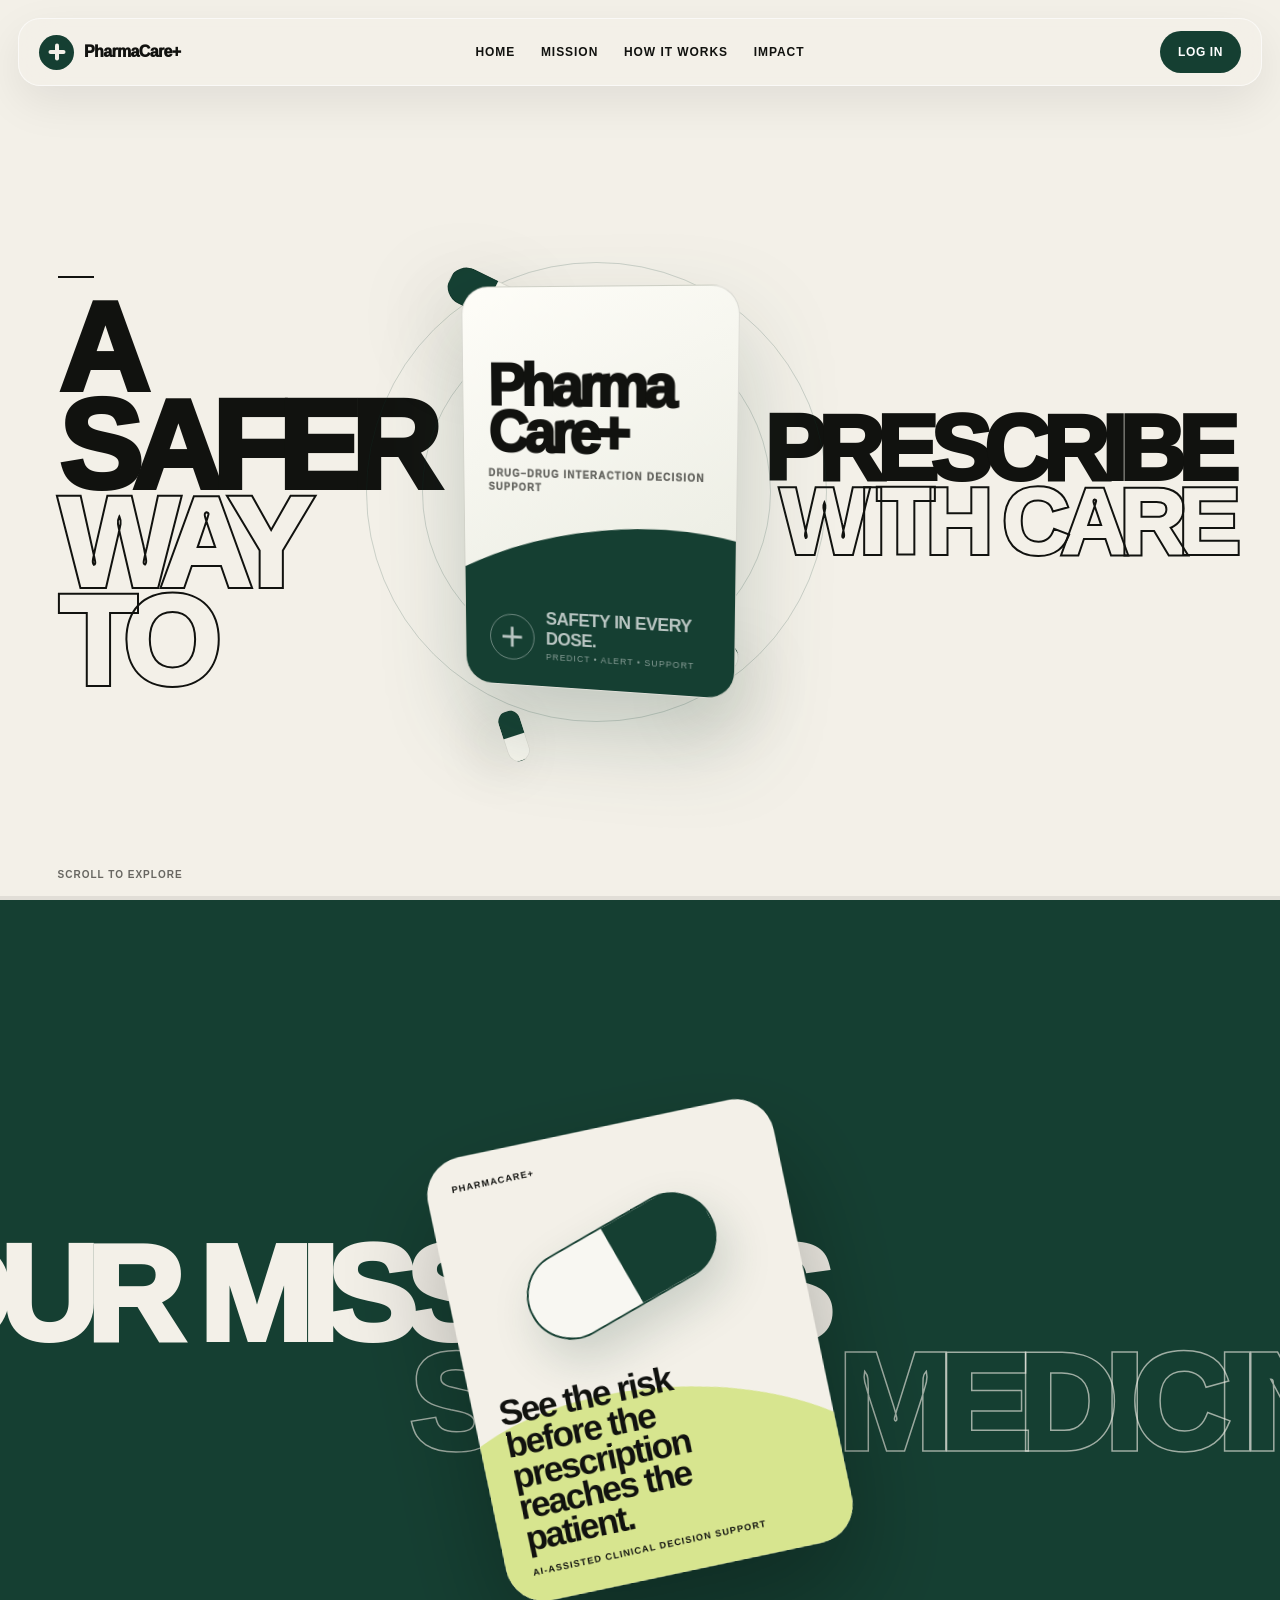
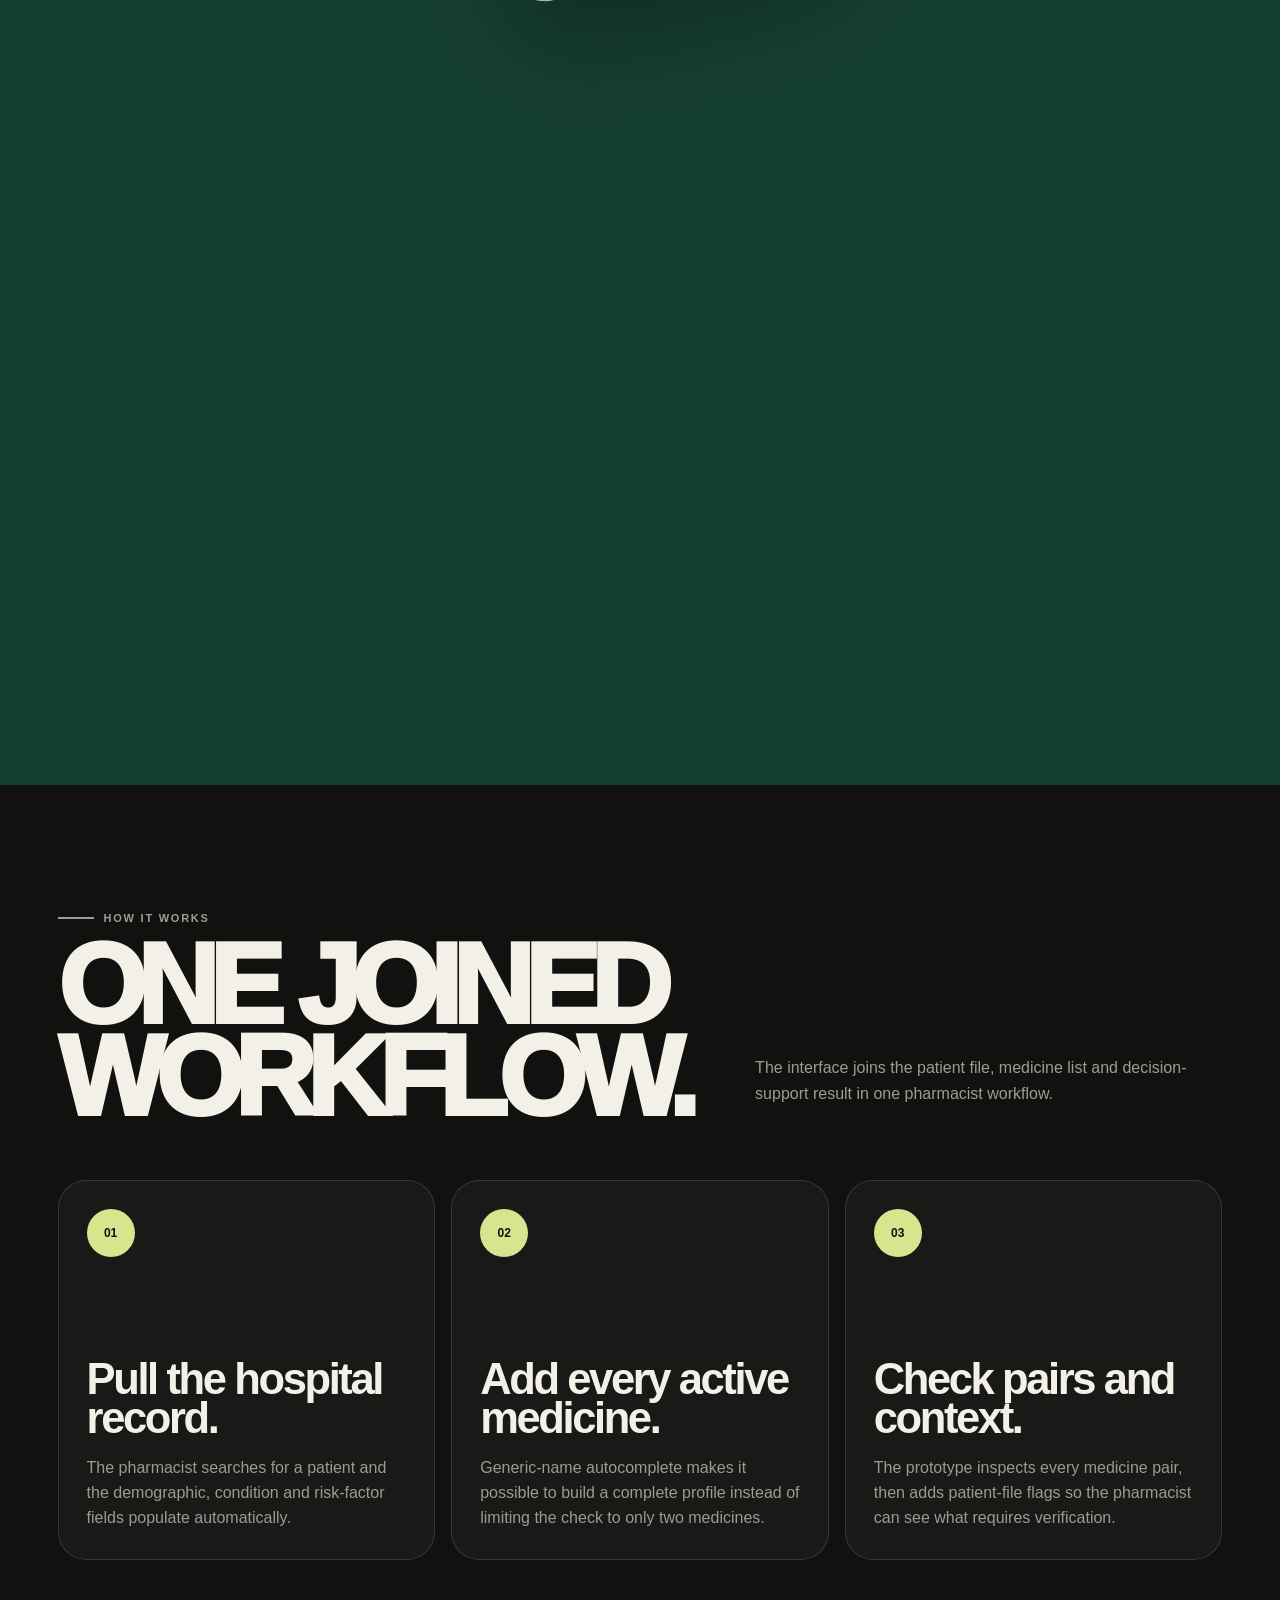
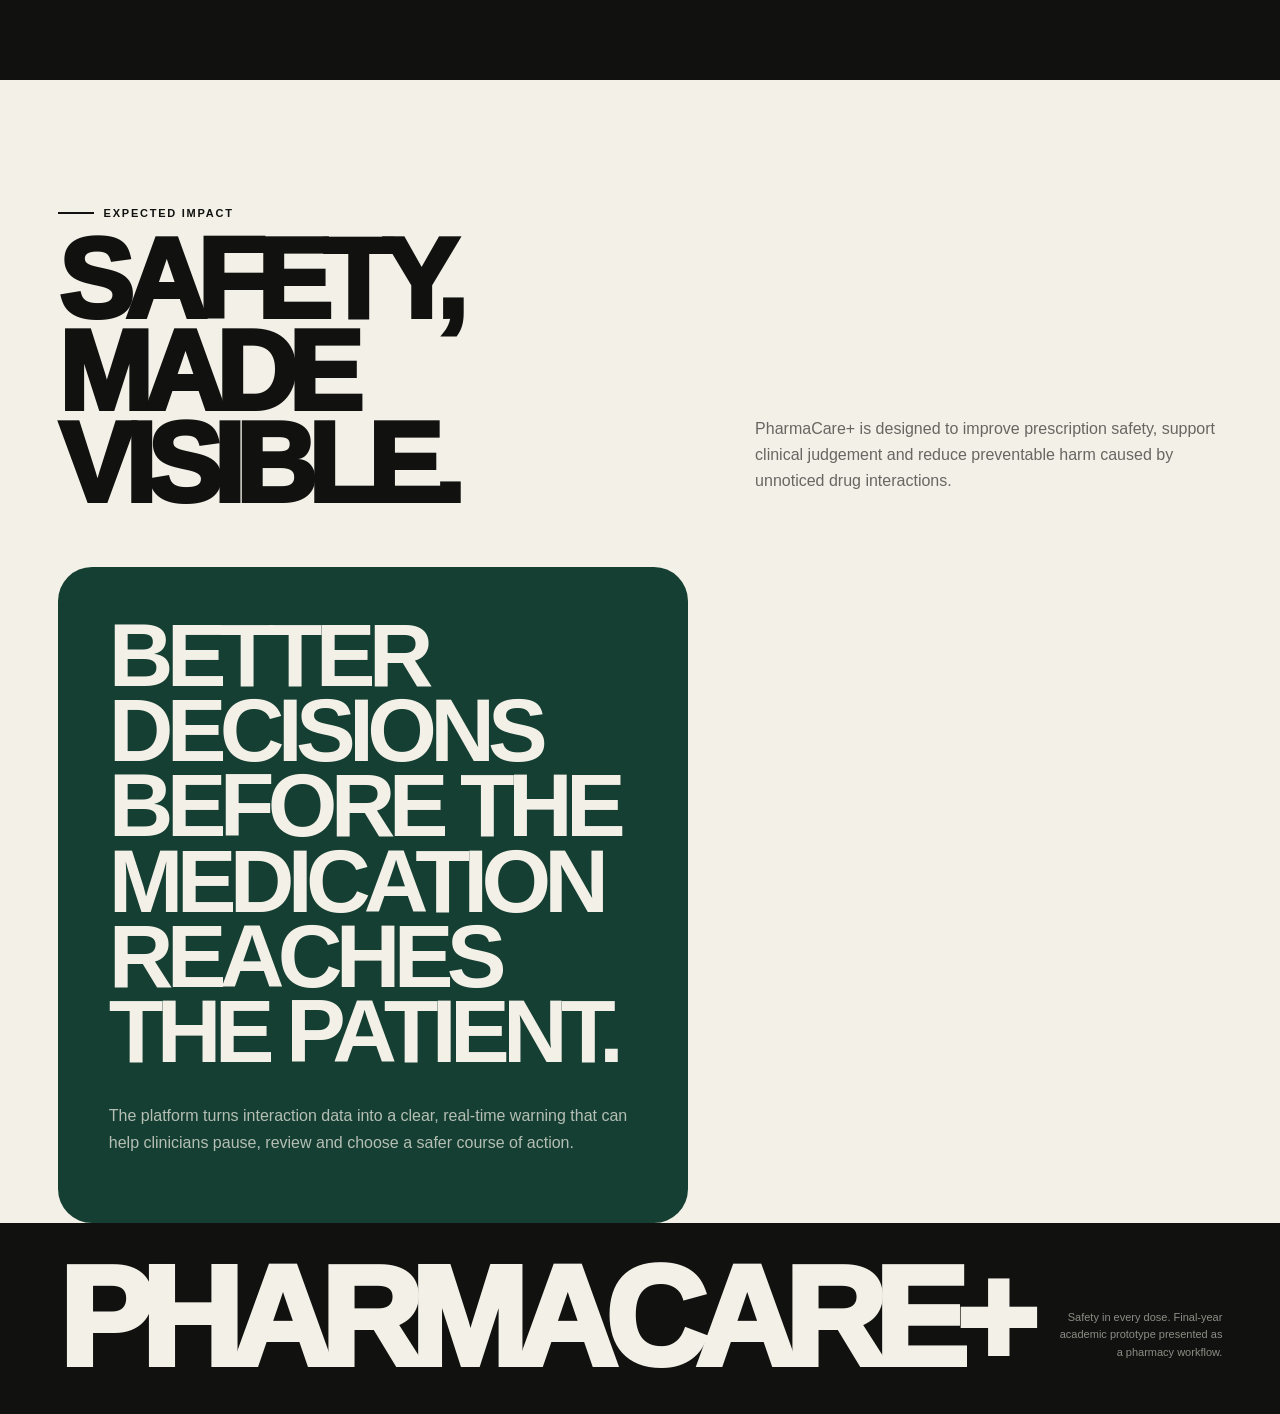
==== commit d2d0e2f6: "changes" ====
--- a/frontend/index.html
+++ b/frontend/index.html
@@ -2373,6 +2373,32 @@
       .auth-lead { font-size: 15px; }
     }
   
+    /* Simplified public landing page */
+    .checker { display: none; }
+    .patient-panel { display: none; }
+    .clinical-shell { grid-template-columns: minmax(0, 1fr); }
+
+    /* Keep the right hero statement as large as the left statement. */
+    @media (min-width: 1061px) {
+      .hero-copy.right { width: auto; justify-self: stretch; }
+      .hero-copy.right h1 {
+        font-size: clamp(70px, 7.2vw, 138px);
+        line-height: .8;
+        letter-spacing: -.085em;
+      }
+    }
+
+    /* Login visual language */
+    .login-overlay { background: radial-gradient(circle at 12% 12%, rgba(215,229,143,.22), transparent 27%), var(--paper); }
+    .auth-panel { overflow: hidden; background: transparent; }
+    .auth-panel::before { content: ""; position: absolute; width: 430px; aspect-ratio: 1; right: -240px; bottom: -250px; border: 1px solid rgba(21,63,50,.12); border-radius: 50%; box-shadow: 0 0 0 68px rgba(21,63,50,.035), 0 0 0 136px rgba(21,63,50,.02); pointer-events: none; }
+    .auth-card { position: relative; z-index: 1; padding: clamp(28px, 4vw, 48px); background: rgba(255,255,255,.76); border: 1px solid rgba(17,18,15,.1); border-radius: 30px; box-shadow: 0 28px 70px rgba(15,32,26,.10); backdrop-filter: blur(14px); }
+    .back-home { min-height: 42px; padding: 0 17px; display: inline-flex; align-items: center; justify-content: center; color: var(--paper); background: var(--green); border: 1px solid rgba(21,63,50,.18); border-radius: 999px; box-shadow: 0 10px 24px rgba(15,32,26,.12); font-size: 10px; font-weight: 900; letter-spacing: .08em; text-transform: uppercase; cursor: pointer; transition: transform .25s var(--ease), background .25s ease, box-shadow .25s ease; }
+    .back-home:hover { color: var(--green); background: var(--lime); box-shadow: 0 14px 28px rgba(15,32,26,.16); transform: translateY(-2px); }
+    .role-block { width: 118px; padding: 23px 10px 19px; border-radius: 18px; }
+    .role-block:hover { color: var(--green); border-color: rgba(21,63,50,.5); background: var(--lime); box-shadow: 0 12px 24px rgba(21,63,50,.12); }
+    .auth-visual { position: relative; overflow: hidden; }
+    .auth-visual::before { content: ""; position: absolute; width: 570px; height: 570px; top: -290px; right: -180px; border: 1px solid rgba(243,240,232,.15); border-radius: 50%; box-shadow: 0 0 0 86px rgba(255,255,255,.035), 0 0 0 172px rgba(255,255,255,.018); }
   </style>
 </head>
 <body>
@@ -2388,7 +2414,7 @@
     <nav class="nav-links" aria-label="Primary navigation">
       <a href="#home">Home</a>
       <a href="#mission">Mission</a>
-      <a href="#checker"><span class="nav-full">Patient check</span><span class="nav-short">Check</span></a>
+      
       <a href="#process"><span class="nav-full">How it works</span><span class="nav-short">Process</span></a>
       <a href="#impact">Impact</a>
     </nav>
@@ -2401,16 +2427,13 @@
     <section class="hero" id="home">
       <div class="hero-grid">
         <div class="hero-copy" data-reveal>
-          <div class="eyebrow" id="heroFacilityLabel">Dr George Mukhari Academic Hospital · Pharmacy prototype</div>
+          <div class="eyebrow" id="heroFacilityLabel">.</div>
           <h1>
             <span>A safer</span>
             <span class="outline">way to</span>
           </h1>
-          <p class="hero-sub">A hospital-pharmacy decision-support prototype that combines patient context with multi-medicine interaction screening before medication is dispensed.</p>
-          <div class="hero-actions">
-            <a class="button primary" href="#checker">Open patient check <span>↘</span></a>
-            <a class="button" href="#mission">Discover the mission</a>
-          </div>
+          <p class="hero-sub"></p>
+          
         </div>
 
         <div class="product-stage" id="productStage" aria-label="Animated PharmaCare+ product visual">
@@ -2422,8 +2445,8 @@
           <div class="product-box" id="productBox">
             <div class="box-face">
               <div class="box-topline">
-                <span>Clinical AI</span>
-                <span>Prototype / 01</span>
+                <span></span>
+                <span></span>
               </div>
               <div class="box-title">
                 Pharma<br />Care+
@@ -2445,13 +2468,13 @@
             <span>Prescribe</span>
             <span class="outline">with care</span>
           </h1>
-          <p class="hero-sub">Designed for hospital pharmacists who need one clear view of the patient file, full medicine list and interaction priority.</p>
+          <p class="hero-sub"></p>
         </div>
       </div>
 
       <div class="hero-note" aria-hidden="true">
         <span>Scroll to explore</span>
-        <span>Final-year computer science project</span>
+        <span></span>
       </div>
     </section>
 
@@ -2460,14 +2483,14 @@
         <div class="mission-words" aria-hidden="true">
           <span class="mission-line" id="missionLineOne">Our mission is</span>
           <span class="mission-line outline" id="missionLineTwo">safer medicine</span>
-          <span class="mission-line" id="missionLineThree">before every dose</span>
+          <span class="mission-line" id="missionLineThree"></span>
         </div>
 
         <div class="mission-object" id="missionObject">
           <div class="mission-card">
             <div class="mission-card-top">
               <span>PharmaCare+</span>
-              <span>Safety system</span>
+              
             </div>
             <div class="mission-pill-icon" aria-hidden="true"></div>
             <div class="mission-card-bottom">
@@ -2477,19 +2500,12 @@
           </div>
         </div>
 
-        <p class="mission-copy">The oversized words move behind the pharmaceutical visual as you scroll. This creates the layered product-storytelling effect while keeping the page focused and much shorter.</p>
+        <p class="mission-copy"></p>
       </div>
     </section>
 
     <section class="checker" id="checker">
-      <div class="section-inner">
-        <div class="section-head">
-          <div data-reveal>
-            <div class="eyebrow">Hospital pharmacist workspace</div>
-            <h2 class="section-title">Check the full profile.</h2>
-          </div>
-          <p class="section-description" data-reveal>Pull a demonstration patient file, review the recorded clinical factors, add any number of medicines by generic name, and run a pairwise interaction and patient-context check.</p>
-        </div>
+      
 
         <div class="clinical-shell" data-reveal>
           <aside class="patient-panel">
@@ -2501,8 +2517,8 @@
               <div class="hospital-banner" aria-label="Current hospital">
                 <div class="hospital-banner-mark" aria-hidden="true">+</div>
                 <span>Current facility</span>
-                <strong id="currentFacilityName">Dr George Mukhari Academic Hospital</strong>
-                <small>Hospital pharmacy · Academic prototype</small>
+                <strong id="currentFacilityName"></strong>
+                <small></small>
               </div>
 
               <div class="patient-search">
@@ -2701,10 +2717,7 @@
             <p>The platform turns interaction data into a clear, real-time warning that can help clinicians pause, review and choose a safer course of action.</p>
           </article>
 
-          <article class="impact-side" data-reveal>
-            <strong>3</strong>
-            <span>Simple risk tiers — Low, Moderate and High — designed for fast interpretation during clinical work.</span>
-          </article>
+          
         </div>
       </div>
     </section>
@@ -2714,7 +2727,7 @@
   <footer class="footer">
     <div class="footer-inner">
       <div class="footer-brand">PharmaCare+</div>
-      <p class="footer-small"><span id="footerFacilityNote">Safety in every dose. Final-year academic hospital-pharmacy prototype.</span></p>
+      <p class="footer-small"><span id="footerFacilityNote">Safety in every dose. .</span></p>
     </div>
   </footer>
 
@@ -2804,7 +2817,7 @@
         initials: 'RN',
         role: 'Pharmacist',
         facilityCode: 'DGMH',
-        facility: 'Dr George Mukhari Academic Hospital',
+        facility: '',
         regulatoryBody: 'South African Pharmacy Council',
         demoRegistration: 'SAPC-DEMO-DGMH-014'
       },
@@ -2824,7 +2837,7 @@
     let activeUser = DEMO_USERS[0];
 
     function applyFacilityLabels(user) {
-      document.getElementById('heroFacilityLabel').textContent = `${user.facility} · Pharmacy prototype`;
+      document.getElementById('heroFacilityLabel').textContent = `${user.facility} `;
       document.getElementById('currentFacilityName').textContent = user.facility;
       document.getElementById('patientFacility').textContent = user.facility;
       document.getElementById('prototypeFacilityNote').textContent = `Academic demonstration for ${user.facility} only.`;
@@ -3936,6 +3949,7 @@
     const roleGrid = document.getElementById('roleGrid');
     const stepRole = document.getElementById('stepRole');
     const stepLogin = document.getElementById('stepLogin');
+    const topBackButton = document.getElementById('closeLogin');
     const authForm = document.getElementById('authForm');
     const authError = document.getElementById('authError');
     const userIdInput = document.getElementById('userId');
@@ -3953,6 +3967,7 @@
     function showStep(step) {
       stepRole.classList.toggle('active', step === 'role');
       stepLogin.classList.toggle('active', step === 'login');
+      topBackButton.textContent = step === 'login' ? '← Back to login' : '← Back to site';
     }
 
     function selectRole(key) {
@@ -3997,11 +4012,13 @@
       passwordInput.focus();
     });
 
-    document.getElementById('backRole').addEventListener('click', () => {
+    function returnToRoleSelection() {
       activeRole = null;
       authError.textContent = '';
       showStep('role');
-    });
+    }
+
+    document.getElementById('backRole').addEventListener('click', returnToRoleSelection);
 
     function getCookie(name) {
       const match = document.cookie.match(new RegExp('(^|; )' + name + '=([^;]*)'));
@@ -4089,7 +4106,10 @@
       openLogin();
     });
 
-    document.getElementById('closeLogin').addEventListener('click', closeLogin);
+    topBackButton.addEventListener('click', () => {
+      if (stepLogin.classList.contains('active')) returnToRoleSelection();
+      else closeLogin();
+    });
 
     document.addEventListener('keydown', event => {
       if (event.key === 'Escape' && loginOverlay.classList.contains('open')) closeLogin();
@@ -4098,4 +4118,4 @@
     if (window.location.hash === '#login') openLogin();
   </script>
 </body>
-</html>+</html>
